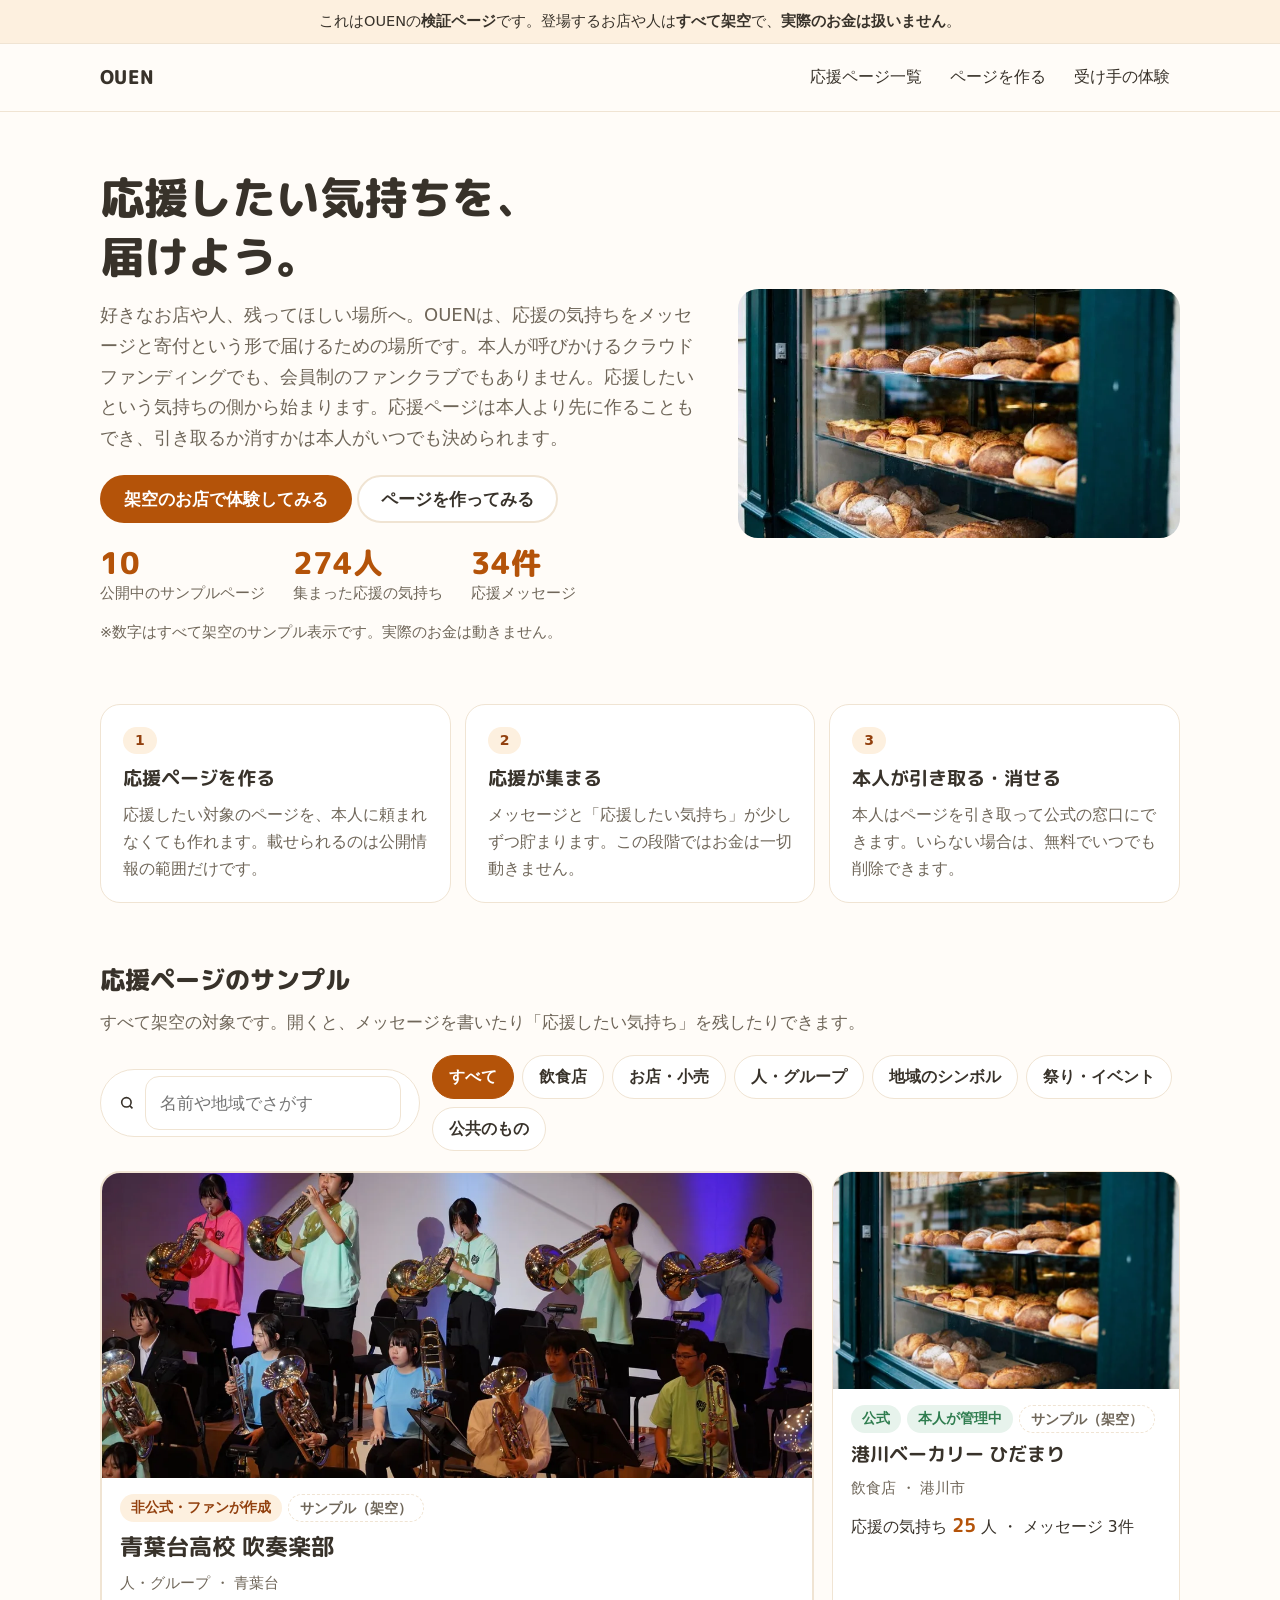
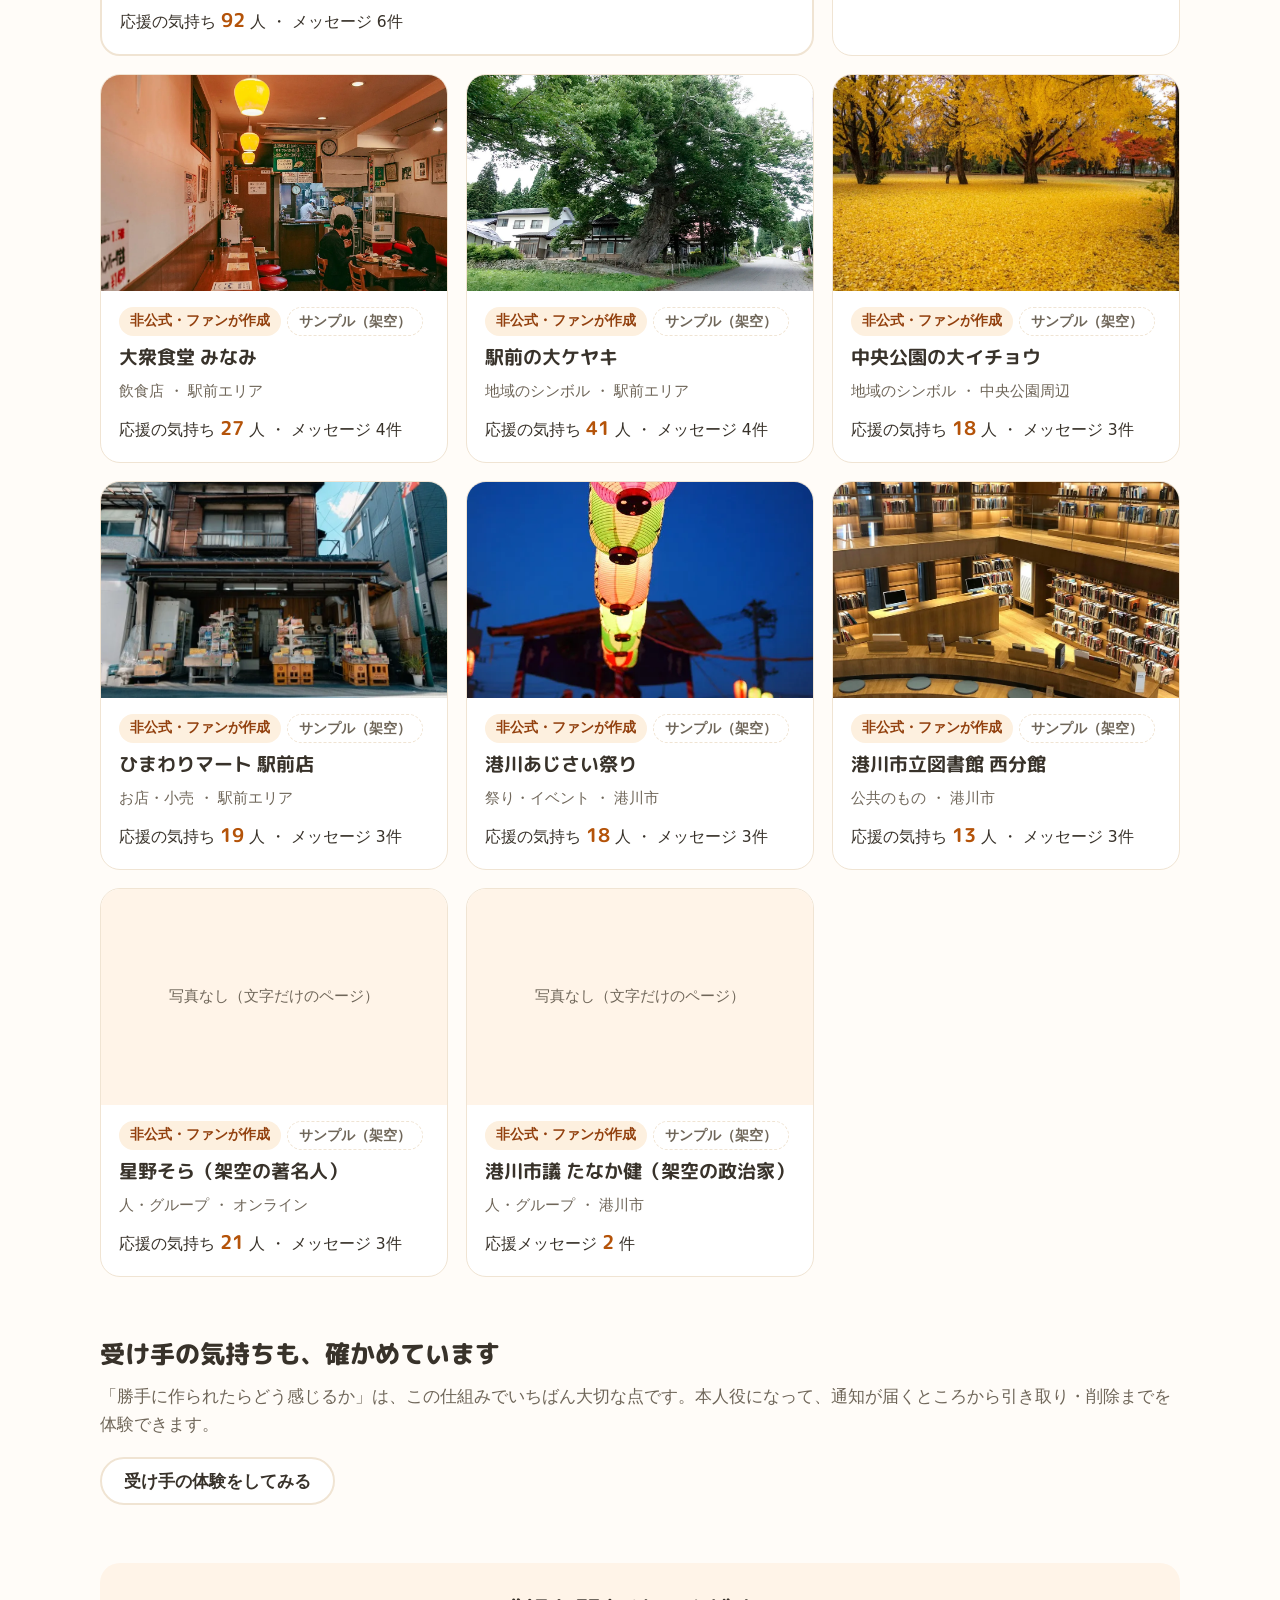
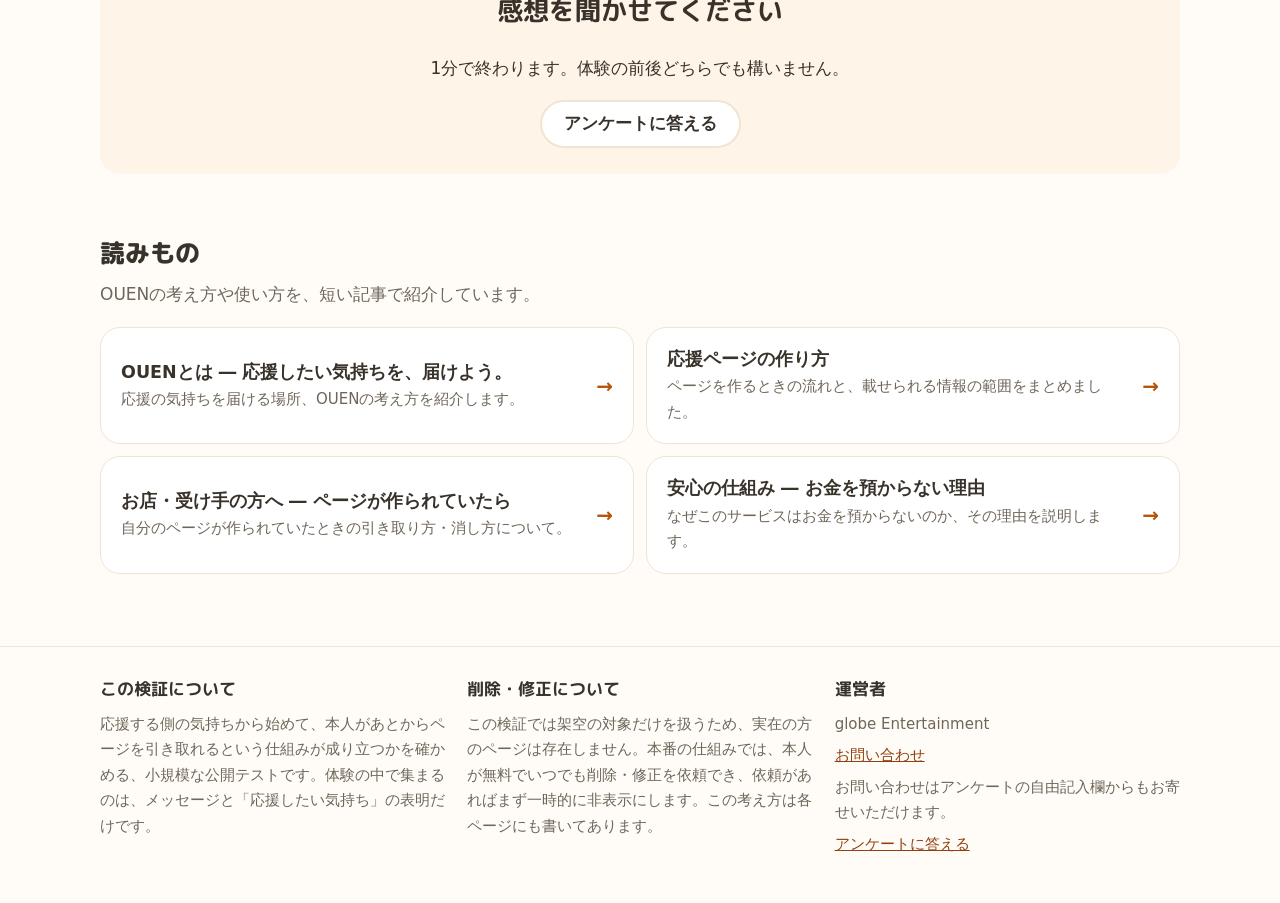
==== index.html @ 9b2d6318 "位置づけ変更：見出しと説明文を差し替え" ====
<!doctype html>
<html lang="ja">
<head>
<meta charset="utf-8" />
<meta name="viewport" content="width=device-width, initial-scale=1, viewport-fit=cover" />
<meta name="color-scheme" content="light dark" />
<title>OUEN｜応援したい気持ちを、届けよう。</title>
<meta name="description" content="OUENは、応援の気持ちをメッセージと寄付という形で届けるための場所です。本人が呼びかけるクラウドファンディングでも、会員制のファンクラブでもありません。これは検証ページです。登場するお店や人はすべて架空で、実際のお金は扱いません。" />
<link rel="canonical" href="https://ouen.globe-ent.com/" />
<meta property="og:type" content="website" />
<meta property="og:site_name" content="OUEN（検証中）" />
<meta property="og:title" content="OUEN｜応援したい気持ちを、届けよう。" />
<meta property="og:description" content="OUENは、応援の気持ちをメッセージと寄付という形で届けるための場所です。これは検証ページです。登場するお店や人はすべて架空で、実際のお金は扱いません。" />
<meta property="og:url" content="https://ouen.globe-ent.com/" />
<meta property="og:image" content="https://ouen.globe-ent.com/assets/photo-bakery.webp" />
<meta name="twitter:card" content="summary_large_image" />
<link rel="icon" href="data:image/svg+xml,%3Csvg xmlns='http://www.w3.org/2000/svg' viewBox='0 0 64 64'%3E%3Crect width='64' height='64' rx='16' fill='%23B45309'/%3E%3Cpath d='M32 50S14 38.6 14 26.4C14 19.9 19 15 25.2 15c3 0 5.4 1.3 6.8 3.4C33.4 16.3 35.8 15 38.8 15 45 15 50 19.9 50 26.4 50 38.6 32 50 32 50Z' fill='%23FFF7ED'/%3E%3C/svg%3E" />
<link rel="preconnect" href="https://fonts.googleapis.com" />
<link rel="preconnect" href="https://fonts.gstatic.com" crossorigin />
<link href="https://fonts.googleapis.com/css2?family=M+PLUS+Rounded+1c:wght@500;700;800&display=swap" rel="stylesheet" />
<style>
:root{
--bg:#FFFCF8; --surface:#FFFFFF; --soft:#FFF4E8; --soft2:#FDF0DF;
--ink:#38322A; --ink-soft:#6F6659; --line:#F0E4D3;
--accent:#B45309; --accent-strong:#92400E; --accent-ink:#FFFFFF;
--ok:#2F7D4F; --warn-bg:#FFF7E6; --warn-line:#EBD9A8; --warn-ink:#7A5B12;
--danger:#B3261E;
--radius:20px;
color-scheme: light;
}
@media (prefers-color-scheme: dark){
:root{
--bg:#1D1915; --surface:#292219; --soft:#33291C; --soft2:#3A2E1F;
--ink:#F3EBDF; --ink-soft:#C4B8A6; --line:#453827;
--accent:#E8933C; --accent-strong:#F2A65A; --accent-ink:#2A1B08;
--ok:#7FC79B; --warn-bg:#38300F; --warn-line:#6B5B23; --warn-ink:#EBD9A8;
--danger:#F08A80;
color-scheme: dark;
}
}
*{box-sizing:border-box}
html{scroll-behavior:smooth}
body{
margin:0; background:var(--bg); color:var(--ink);
font-family:"Hiragino Kaku Gothic ProN","Hiragino Sans","Noto Sans JP",system-ui,sans-serif;
font-size:17px; line-height:1.7; -webkit-text-size-adjust:100%;
}
h1,h2,h3,.rounded{font-family:"M PLUS Rounded 1c","Hiragino Maru Gothic ProN","Hiragino Kaku Gothic ProN",sans-serif}
img{max-width:100%; display:block}
a{color:var(--accent-strong)}
button{font:inherit; cursor:pointer}
.wrap{max-width:1120px; margin:0 auto; padding:0 20px}

/* 常時表示の開示バー */
.disclosure{
background:var(--soft2); color:var(--ink);
font-size:14.5px; line-height:1.6; text-align:center;
padding:10px 16px; border-bottom:1px solid var(--line);
}
.disclosure strong{font-weight:700}

/* ヘッダー */
.site-head{border-bottom:1px solid var(--line); background:var(--bg); position:sticky; top:0; z-index:40}
.site-head .wrap{display:flex; align-items:center; gap:16px; padding-top:12px; padding-bottom:12px}
.brand{font-family:"M PLUS Rounded 1c",sans-serif; font-weight:800; font-size:19px; color:var(--ink); text-decoration:none; letter-spacing:.02em; white-space:nowrap}
.brand .dot{color:var(--accent)}
.head-nav{margin-left:auto; display:flex; gap:8px; align-items:center; flex-wrap:wrap}
.head-nav a{color:var(--ink); text-decoration:none; font-size:15.5px; padding:8px 10px; border-radius:999px}
.head-nav a:hover{background:var(--soft)}

/* ボタン */
.btn{
display:inline-flex; align-items:center; justify-content:center; gap:8px;
min-height:48px; padding:10px 22px; border-radius:999px; border:2px solid transparent;
font-weight:700; font-size:16.5px; text-decoration:none; line-height:1.4; text-align:center;
}
.btn-primary{background:var(--accent); color:var(--accent-ink)}
.btn-primary:hover{background:var(--accent-strong)}
.btn-ghost{background:var(--surface); color:var(--ink); border-color:var(--line)}
.btn-ghost:hover{border-color:var(--accent); color:var(--accent-strong)}
.btn-small{min-height:44px; padding:6px 16px; font-size:15.5px}
.btn[disabled]{opacity:.45; cursor:not-allowed}

/* ヒーロー */
.hero{padding:40px 0 8px}
.hero h1{font-size:34px; line-height:1.35; margin:0 0 14px; font-weight:800}
.hero .lead{font-size:18px; color:var(--ink-soft); margin:0 0 22px; max-width:640px}
.hero-stats{display:flex; gap:28px; flex-wrap:wrap; margin:22px 0 6px}
.hero-stats .num{font-size:30px; font-weight:800; color:var(--accent); font-family:"M PLUS Rounded 1c",sans-serif; line-height:1.2}
.hero-stats .lbl{font-size:14.5px; color:var(--ink-soft)}
@media (min-width:860px){
.hero{padding:56px 0 16px}
.hero h1{font-size:44px}
.hero-grid{display:grid; grid-template-columns:1.15fr.85fr; gap:40px; align-items:center}
}

/* 3ステップ */
.steps{display:grid; gap:14px; margin:28px 0}
.step{background:var(--surface); border:1px solid var(--line); border-radius:var(--radius); padding:20px 22px}
.step .no{display:inline-block; background:var(--soft2); color:var(--accent-strong); font-weight:800; border-radius:999px; padding:2px 12px; font-size:14px; margin-bottom:8px}
.step h3{margin:0 0 6px; font-size:19px}
.step p{margin:0; color:var(--ink-soft); font-size:16px}
@media (min-width:860px){.steps{grid-template-columns:repeat(3,1fr)}}

section.block{padding:28px 0}
section.block h2{font-size:25px; margin:0 0 6px; font-weight:800}
section.block .sub{color:var(--ink-soft); margin:0 0 18px}

/* 検索・カテゴリ */
.toolbar{display:flex; flex-direction:column; gap:12px; margin-bottom:20px}
.searchbox{display:flex; align-items:center; gap:10px; background:var(--surface); border:1.5px solid var(--line); border-radius:999px; padding:6px 18px; min-height:52px}
.searchbox input{border:none; outline:none; background:transparent; font:inherit; color:var(--ink); width:100%}
.chips{display:flex; gap:8px; flex-wrap:wrap}
.chip{border:1.5px solid var(--line); background:var(--surface); color:var(--ink); border-radius:999px; padding:8px 16px; min-height:44px; font-size:15.5px; font-weight:700}
.chip[aria-pressed="true"]{background:var(--accent); border-color:var(--accent); color:var(--accent-ink)}
@media (min-width:860px){.toolbar{flex-direction:row; align-items:center}.searchbox{flex:0 0 320px}}

/* カード */
.cards{display:grid; gap:18px}
@media (min-width:700px){.cards{grid-template-columns:repeat(2,1fr)}}
@media (min-width:1020px){.cards{grid-template-columns:repeat(3,1fr)}}
.card{background:var(--surface); border:1px solid var(--line); border-radius:var(--radius); overflow:hidden; text-decoration:none; color:var(--ink); display:flex; flex-direction:column}
.card:hover{border-color:var(--accent)}
.card .ph{aspect-ratio:16/10; object-fit:cover; width:100%}
.card .ph-text{aspect-ratio:16/10; display:flex; align-items:center; justify-content:center; background:var(--soft); color:var(--ink-soft); font-size:15px; padding:16px; text-align:center}
.card .body{padding:16px 18px 18px; display:flex; flex-direction:column; gap:8px; flex:1}
.card h3{margin:0; font-size:19px; line-height:1.45}
.card .meta{font-size:14.5px; color:var(--ink-soft)}
.card .count{font-size:15.5px}
.card .count b{color:var(--accent); font-size:19px; font-family:"M PLUS Rounded 1c",sans-serif}
.card.featured{border-width:2px}
@media (min-width:1020px){
.card.featured{grid-column:span 2}
.card.featured .ph,.card.featured .ph-text{aspect-ratio:21/9}
.card.featured h3{font-size:23px}
}
.tagrow{display:flex; gap:6px; flex-wrap:wrap}
.tag{display:inline-block; font-size:13.5px; font-weight:700; border-radius:999px; padding:3px 11px; background:var(--soft); color:var(--ink-soft); line-height:1.5}
.tag.badge-fan{background:var(--soft2); color:var(--accent-strong)}
.tag.badge-ok{background:#E7F3EC; color:var(--ok)}
@media (prefers-color-scheme: dark){.tag.badge-ok{background:#1E3325}}
.tag.sample{background:transparent; border:1px dashed var(--line); color:var(--ink-soft)}

/* 詳細 */
.detail-head{padding:26px 0 0}
.detail-photo{border-radius:var(--radius); aspect-ratio:16/9; object-fit:cover; width:100%}
.detail-photo-text{border-radius:var(--radius); background:var(--soft); color:var(--ink-soft); padding:36px 24px; text-align:center}
.detail h1{font-size:29px; line-height:1.4; margin:14px 0 8px; font-weight:800}
@media (min-width:860px){.detail h1{font-size:34px}}
.detail-grid{display:grid; gap:28px; padding-bottom:40px}
@media (min-width:960px){
.detail-grid{grid-template-columns:1fr 360px; align-items:start}
.panel{position:sticky; top:84px}
}
.panel{background:var(--surface); border:2px solid var(--accent); border-radius:var(--radius); padding:22px}
.panel .big-count{font-size:34px; font-weight:800; color:var(--accent); font-family:"M PLUS Rounded 1c",sans-serif; line-height:1.2}
.panel h2{font-size:20px; margin:0 0 10px}
.panel .note{font-size:14.5px; color:var(--ink-soft)}
.facts{background:var(--surface); border:1px solid var(--line); border-radius:var(--radius); padding:20px 22px}
.facts h2,.msgs h2,.ownerposts h2{font-size:21px; margin:0 0 12px}
.facts li{margin-bottom:10px}
.facts .src{font-size:13.5px; color:var(--ink-soft)}
.msgs .msg{background:var(--soft); border-radius:16px; padding:14px 18px; margin-bottom:12px}
.msgs .msg .who{font-weight:700; font-size:15px; margin-bottom:2px}
.msgs .msg p{margin:0}
.ownerposts .post{background:var(--surface); border:1px solid var(--line); border-radius:16px; padding:16px 18px; margin-bottom:12px}
.ownerposts .post h3{margin:0 0 4px; font-size:17px}
.ownerposts .post p{margin:0; color:var(--ink-soft); font-size:16px}
.wall{display:flex; gap:8px; flex-wrap:wrap}
.wall span{background:var(--surface); border:1px solid var(--line); border-radius:999px; padding:4px 13px; font-size:14.5px}

/* フォーム */
.field{margin-bottom:18px}
.field label{display:block; font-weight:700; margin-bottom:6px}
.field .hint{font-size:14.5px; color:var(--ink-soft); margin:4px 0 0}
input[type="text"],input[type="number"],textarea,select{
width:100%; font:inherit; color:var(--ink); background:var(--surface);
border:1.5px solid var(--line); border-radius:14px; padding:12px 14px; min-height:48px;
}
textarea{min-height:110px; resize:vertical}
.amounts{display:flex; gap:8px; flex-wrap:wrap; margin-bottom:10px}
.amounts .amt{border:1.5px solid var(--line); background:var(--surface); color:var(--ink); border-radius:999px; padding:8px 18px; min-height:48px; font-weight:700}
.amounts .amt[aria-pressed="true"]{background:var(--accent); border-color:var(--accent); color:var(--accent-ink)}
.seg{display:flex; gap:8px; margin-bottom:14px}
.seg button{flex:1; border:1.5px solid var(--line); background:var(--surface); color:var(--ink); border-radius:14px; min-height:48px; font-weight:700; padding:8px}
.seg button[aria-pressed="true"]{background:var(--soft2); border-color:var(--accent); color:var(--accent-strong)}
.alert{border-radius:14px; padding:14px 18px; margin:14px 0; font-size:16px}
.alert-warn{background:var(--warn-bg); border:1px solid var(--warn-line); color:var(--warn-ink)}
.alert-ok{background:#EAF4EE; border:1px solid #BFE0CC; color:#20573A}
@media (prefers-color-scheme: dark){.alert-ok{background:#1E3325; border-color:#2F5B3D; color:#A9DDBB}}
.radio-card{display:block; border:1.5px solid var(--line); border-radius:14px; padding:14px 16px; margin-bottom:10px; background:var(--surface); cursor:pointer}
.radio-card input{margin-right:8px}
.radio-card.sel{border-color:var(--accent); background:var(--soft)}

/* スマホ下部固定バー */
.mobile-bar{
position:fixed; left:0; right:0; bottom:0; z-index:50;
background:var(--surface); border-top:1px solid var(--line);
display:flex; gap:10px; padding:10px 14px calc(10px + env(safe-area-inset-bottom));
}
.mobile-bar .btn{flex:1}
@media (min-width:960px){.mobile-bar{display:none}}
body.has-mobile-bar{padding-bottom:86px}
@media (min-width:960px){ body.has-mobile-bar{padding-bottom:0}}

/* ウィザード */
.wiz-steps{display:flex; gap:6px; flex-wrap:wrap; margin:18px 0 22px}
.wiz-steps span{font-size:14px; font-weight:700; border-radius:999px; padding:5px 13px; background:var(--soft); color:var(--ink-soft)}
.wiz-steps span.on{background:var(--accent); color:var(--accent-ink)}
.wiz-nav{display:flex; gap:10px; margin-top:22px; flex-wrap:wrap}

/* 受け手体験 */
.mock-mail{background:var(--surface); border:1px solid var(--line); border-radius:var(--radius); padding:22px}
.mock-mail .from{font-size:14.5px; color:var(--ink-soft); border-bottom:1px solid var(--line); padding-bottom:10px; margin-bottom:12px}

/* アンケート帯・フッター */
.survey-band{background:var(--soft); border-radius:var(--radius); padding:26px; text-align:center; margin:30px 0}
.survey-band h2{margin-top:0}
footer{border-top:1px solid var(--line); margin-top:44px; padding:28px 0 40px; color:var(--ink-soft); font-size:15px}
footer h2{font-size:17px; color:var(--ink); margin:0 0 8px}
footer p{margin:6px 0}
.foot-grid{display:grid; gap:22px}
@media (min-width:860px){.foot-grid{grid-template-columns:repeat(3,1fr)}}
.small{font-size:14.5px; color:var(--ink-soft)}
.center{text-align:center}
.mt{margin-top:20px}
.hidden{display:none!important}
.kit{background:var(--surface); border:1px solid var(--line); border-radius:var(--radius); padding:20px 22px}
.kit textarea{min-height:90px; font-size:15.5px}
.qr-note{font-size:14.5px; color:var(--ink-soft)}

/* 読みもの */
.reads{display:grid; gap:12px}
.read-item{display:flex; align-items:center; gap:14px; background:var(--surface); border:1px solid var(--line); border-radius:var(--radius); padding:18px 20px; text-decoration:none; color:var(--ink)}
.read-item:hover{border-color:var(--accent)}
.read-item .t{font-weight:700; font-size:17.5px; line-height:1.5}
.read-item .d{font-size:15px; color:var(--ink-soft); margin-top:2px}
.read-item .arr{margin-left:auto; color:var(--accent); font-weight:800; font-size:20px; flex:none}
@media (min-width:860px){.reads{grid-template-columns:repeat(2,1fr)}}
</style>
</head>
<body>
<div class="disclosure">これはOUENの<strong>検証ページ</strong>です。登場するお店や人は<strong>すべて架空</strong>で、<strong>実際のお金は扱いません</strong>。</div>

<header class="site-head">
<div class="wrap">
<a class="brand" href="#/">OUEN</a>
<nav class="head-nav">
<a href="#/">応援ページ一覧</a>
<a href="#/create">ページを作る</a>
<a href="#/recipient">受け手の体験</a>
</nav>
</div>
</header>

<main id="app" class="wrap"></main>

<footer>
<div class="wrap foot-grid">
<div>
<h2>この検証について</h2>
<p>応援する側の気持ちから始めて、本人があとからページを引き取れるという仕組みが成り立つかを確かめる、小規模な公開テストです。体験の中で集まるのは、メッセージと「応援したい気持ち」の表明だけです。</p>
</div>
<div>
<h2>削除・修正について</h2>
<p>この検証では架空の対象だけを扱うため、実在の方のページは存在しません。本番の仕組みでは、本人が無料でいつでも削除・修正を依頼でき、依頼があればまず一時的に非表示にします。この考え方は各ページにも書いてあります。</p>
</div>
<div>
<h2>運営者</h2>
<p>globe Entertainment</p>
<p><a href="https://docs.google.com/forms/d/e/1FAIpQLScXR3pevi-kSNY3F0o4tdRBYdQeOaUezM6FB2S7_Kya7BMilw/viewform" target="_blank" rel="noopener">お問い合わせ</a></p>
<p>お問い合わせはアンケートの自由記入欄からもお寄せいただけます。</p>
<p><a href="https://docs.google.com/forms/d/e/1FAIpQLSfyrI0xlNw-6og42IfKpYyGE5YDRkhZcs0p3qMqqOJnfvwfFw/viewform" target="_blank" rel="noopener" data-survey>アンケートに答える</a></p>
</div>
</div>
</footer>

<script>
"use strict";
/* ============================================================
計測（Stage B1）
送信先は MEASUREMENT_ENDPOINT で一元管理する。
空文字の間は送信せず、localStorage にバッファだけする。
公開前に Apps Script 等の受け口 URL をここへ設定すること。
イベントには個人を特定しないランダムな session 識別子だけを付ける。
サンプルの初期表示（シード済みの人数・件数）はイベントとして数えない。
============================================================ */
var MEASUREMENT_ENDPOINT = "https://script.google.com/macros/s/AKfycbyGth399MSI7qouZ6z51zYUPj_WTnUEdXwdd9OKr2L4zk-JMleOtIULpBYjKv9LTA9HtA/exec";
var SESSION_ID = (function(){
var k = "ouen_b1_session";
try{
var v = sessionStorage.getItem(k);
if(!v){ v = "s-" + Math.random().toString(36).slice(2,10) + Date.now().toString(36); sessionStorage.setItem(k, v);}
return v;
}catch(e){ return "s-" + Math.random().toString(36).slice(2,10);}
})();
function trackEvent(event, detail){
var payload = { event: event, detail: detail || {}, session: SESSION_ID, ts: new Date().toISOString(), page: location.hash || "#/"};
if(MEASUREMENT_ENDPOINT){
try{
fetch(MEASUREMENT_ENDPOINT, { method:"POST", headers:{"Content-Type":"text/plain;charset=UTF-8"}, body: JSON.stringify(payload), keepalive:true}).catch(function(){});
}catch(e){}
} else {
try{
var buf = JSON.parse(localStorage.getItem("ouen_b1_events") || "[]");
buf.push(payload);
if(buf.length > 500) buf = buf.slice(-500);
localStorage.setItem("ouen_b1_events", JSON.stringify(buf));
}catch(e){}
}
}

var SURVEY_URL = "https://docs.google.com/forms/d/e/1FAIpQLSfyrI0xlNw-6og42IfKpYyGE5YDRkhZcs0p3qMqqOJnfvwfFw/viewform";

/* ---------- サンプルデータ（すべて架空・サンプル明示） ---------- */
var CATEGORIES = [
{id:"all", label:"すべて"},
{id:"restaurant", label:"飲食店"},
{id:"store", label:"お店・小売"},
{id:"person", label:"人・グループ"},
{id:"symbol", label:"地域のシンボル"},
{id:"event", label:"祭り・イベント"},
{id:"public", label:"公共のもの"}
];
function catLabel(id){ for(var i=0;i<CATEGORIES.length;i++) if(CATEGORIES[i].id===id) return CATEGORIES[i].label; return "その他";}

var PAGES = [
{
id:"bakery", name:"港川ベーカリー ひだまり", category:"restaurant", region:"港川市",
photo:"[data-uri]", photoAlt:"パンが並ぶ小さなベーカリーの店内", photoStatus:"verified",
claimed:true, official:true, program:"regular",
intro:"駅前で25年続く小さなパン屋（架空のお店）。",
reason:"駅前の小さなパン屋さんです。ずっと続いてほしいと思い作りました。",
supporters:25, recurring:6, shares:11,
facts:[
{text:"創業25年。焼きたてパンは朝7時から並ぶことが公表されている", src:"架空のお店の公式ページ（サンプル）"},
{text:"地元の小学校の給食パンも焼いていることが公表されている", src:"架空の自治体広報誌の紹介記事（サンプル）"}
],
messages:[
{who:"通学路の母", body:"子どもの通学路にあるパン屋さん。毎朝の匂いが幸せです。"},
{who:"常連の学生", body:"部活帰りのメロンパンが最高です。これからも通います！"},
{who:"近所の住人", body:"公式の窓口になってくれて嬉しいです。お知らせがここで見られるのが助かります。"}
],
wall:["通学路の母","常連の学生","近所の住人"],
ownerPosts:[
{title:"このページを公式の窓口にしました", body:"店主です。このページを引き取り、公式の窓口にしました。メッセージは全部読んでいます。ありがとうございます。（架空のサンプル）"},
{title:"新しい窯が入りました", body:"応援のおかげで新しい窯が入りました。朝の行列も少し短くなりました。（架空のサンプル）"},
{title:"応援メッセージへのお礼", body:"温かいメッセージをありがとうございます。お店の壁にも貼らせてもらいました。（架空のサンプル）"}
]
},
{
id:"brass", name:"青葉台高校 吹奏楽部", category:"person", region:"青葉台", featured:true,
photo:"[data-uri]", photoAlt:"ステージで演奏する吹奏楽部", photoStatus:"verified",
claimed:false, official:false,
intro:"テレビで話題になった高校の吹奏楽部（架空）。創部40年、部員32名。",
reason:"テレビで演奏を聴いて感動しました。楽器の修繕費が足りないと聞き、作りました。",
supporters:92, shares:23,
facts:[
{text:"創部40年、部員32名の高校吹奏楽部", src:"架空の学校公式サイト「部活動紹介」ページ（サンプル）"},
{text:"全国放送の音楽特番で演奏が紹介され、話題になった", src:"架空の音楽特番 番組公式ページ（サンプル）"},
{text:"楽器の修繕と全国大会への遠征費が課題とされている", src:"架空の地域ニュース記事（サンプル）"}
],
messages:[
{who:"みかん星人", body:"テレビで演奏を聴いて鳥肌が立ちました。全国大会、絶対に行けます！"},
{who:"通りすがりのOB", body:"30年前のOBです。今の部の音、すごく良くなっていますね。誇らしいです。"},
{who:"近所の住人", body:"練習の音が聞こえるたびに元気をもらっています。いつもありがとう。"},
{who:"さくら", body:"フルートのソロが最高でした。文化祭で聴いてからファンです。"},
{who:"たろう", body:"楽器って本当に高いんですよね。少しでも力になれる仕組みがあったら嬉しいです。"},
{who:"他校の音楽教師", body:"他校の教員ですが、あの演奏は生徒たちにも聴かせたい完成度でした。"}
],
wall:["みかん星人","通りすがりのOB","近所の住人","さくら","たろう","他校の音楽教師"]
},
{
id:"minami", name:"大衆食堂 みなみ", category:"restaurant", region:"駅前エリア",
photo:"[data-uri]", photoAlt:"大衆食堂の店内と定食", photoStatus:"unconfirmed",
claimed:false, official:false, program:"regular",
intro:"駅前で40年続く大衆食堂（架空のお店）。",
reason:"学生時代から通う大衆食堂です。ずっと続いてほしいと思い作りました。",
supporters:27, recurring:8, shares:6,
facts:[
{text:"創業40年。定食は全品800円均一であることが公表されている", src:"架空のお店の公式メニュー表（サンプル）"},
{text:"地元紙の「まちの食堂」特集で紹介された", src:"架空の地元紙 特集記事（サンプル）"}
],
messages:[
{who:"常連のおじさん", body:"週3で通っています。ここの味噌汁が一番落ち着く。"},
{who:"近所の学生", body:"バイト前にいつもお世話になっています。大盛り無料に何度救われたか。"},
{who:"OLランチ組", body:"ランチの回転が速くて助かります。女将さんの声かけも元気が出ます。"},
{who:"帰省中の娘", body:"帰省したら必ず行く場所。子どもの頃と味が変わらないのが嬉しい。"}
],
wall:["常連のおじさん","近所の学生"]
},
{
id:"keyaki", name:"駅前の大ケヤキ", category:"symbol", region:"駅前エリア", privateSymbol:true,
photo:"[data-uri]", photoAlt:"駅前の通りに立つ大きなケヤキ", photoStatus:"verified",
claimed:false, official:false,
intro:"駅前通りにある大きなケヤキ（架空の木）。私有地にある地域のシンボルです。場所は市区町村までだけを表示します。",
reason:"子どもの頃から見上げてきた木です。残ってほしいと思い作りました。",
supporters:41, shares:9,
facts:[
{text:"推定樹齢約120年とされるケヤキで、駅前通りの景観の中心になっている", src:"架空の自治体広報誌の特集記事（サンプル）"},
{text:"地域の散策マップに「まちのシンボルツリー」として掲載されている", src:"架空の自治体 散策マップ（サンプル）"}
],
messages:[
{who:"駅前の住人", body:"毎朝この木を見上げてから出勤します。一日の始まりの景色です。"},
{who:"帰省中の息子", body:"帰省するたびに、まずこの木が無事か確認します。故郷の目印です。"},
{who:"近所の母さん", body:"子どもが小さい頃、木陰で何度も休ませてもらいました。ありがとう、という気持ちだけ置いていきます。"},
{who:"タクシー運転手", body:"駅の待ち合わせは「大ケヤキの前」。地元の共通言語みたいな木です。"}
],
wall:["駅前の住人","帰省中の息子"]
},
{
id:"ginkgo", name:"中央公園の大イチョウ", category:"symbol", region:"中央公園周辺",
photo:"[data-uri]", photoAlt:"黄葉した大きなイチョウの木", photoStatus:"verified",
claimed:false, official:false, program:"maintenance",
intro:"自治体が管理する公園の大イチョウ（架空の木）。",
reason:"秋の黄葉が名物の木です。台風で枝が折れ、心配で作りました。",
supporters:18, recurring:5, shares:5,
facts:[
{text:"推定樹齢150年。自治体の保存樹木に指定されている", src:"架空の自治体 保存樹木リスト（サンプル）"},
{text:"昨年の台風で大枝が1本折れたことが公表されている", src:"架空の自治体 広報（サンプル）"}
],
messages:[
{who:"公園の近くに住む者", body:"毎朝、体操の前に見上げます。まちの時計みたいな木です。"},
{who:"黄葉まつり実行委員", body:"秋まつりの中心はいつもこの木。長く元気でいてほしい。"},
{who:"写真サークル", body:"黄葉のピークは毎年撮影に来ます。枝が折れたと聞いて心配していました。"}
],
wall:["公園の近くに住む者"]
},
{
id:"mart", name:"ひまわりマート 駅前店", category:"store", region:"駅前エリア",
photo:"[data-uri]", photoAlt:"駅前の小さなコンビニの店内", photoStatus:"unconfirmed",
claimed:false, official:false,
intro:"駅前の小さなコンビニ（架空のお店）。",
reason:"夜遅く帰る日も、この店の明かりにほっとします。残ってほしいと思い作りました。",
supporters:19, shares:4,
facts:[
{text:"早朝5時から深夜0時まで営業していることが公表されている", src:"架空のお店の公式ページ（サンプル）"},
{text:"地域の見守り協定に参加していることが公表されている", src:"架空の自治体 見守り協定の公表ページ（サンプル）"}
],
messages:[
{who:"夜勤明けの看護師", body:"夜勤明けに温かいおにぎりが買える場所。いつも助かっています。"},
{who:"近所のおばあちゃん", body:"重い荷物を持つと、店員さんが声をかけてくれます。ありがたいです。"},
{who:"受験生の母", body:"子どもの帰り道の明かりになっています。ずっとあってほしい。"}
],
wall:["夜勤明けの看護師"]
},
{
id:"festival", name:"港川あじさい祭り", category:"event", region:"港川市",
photo:"[data-uri]", photoAlt:"あじさいが咲く祭りの通り", photoStatus:"verified",
claimed:false, official:false,
intro:"毎年6月に開かれる地域の祭り（架空のイベント）。",
reason:"子どもの頃から楽しみにしてきた祭りです。続いてほしいと思い作りました。",
supporters:18, shares:7,
facts:[
{text:"40年以上続く地域の祭りで、毎年6月に開催されている", src:"架空の観光協会 イベント紹介ページ（サンプル）"},
{text:"運営は商店街と住民有志の実行委員会が行っている", src:"架空の実行委員会 公式ページ（サンプル）"}
],
messages:[
{who:"屋台の常連", body:"毎年この祭りの焼きそばを食べないと夏が始まりません。"},
{who:"山車の曳き手OB", body:"若い担い手が増えるなら、できることは手伝います。"},
{who:"引っ越してきた家族", body:"この町に越してきて初めて参加しました。地域に馴染むきっかけになりました。"}
],
wall:["屋台の常連"]
},
{
id:"library", name:"港川市立図書館 西分館", category:"public", region:"港川市",
photo:"[data-uri]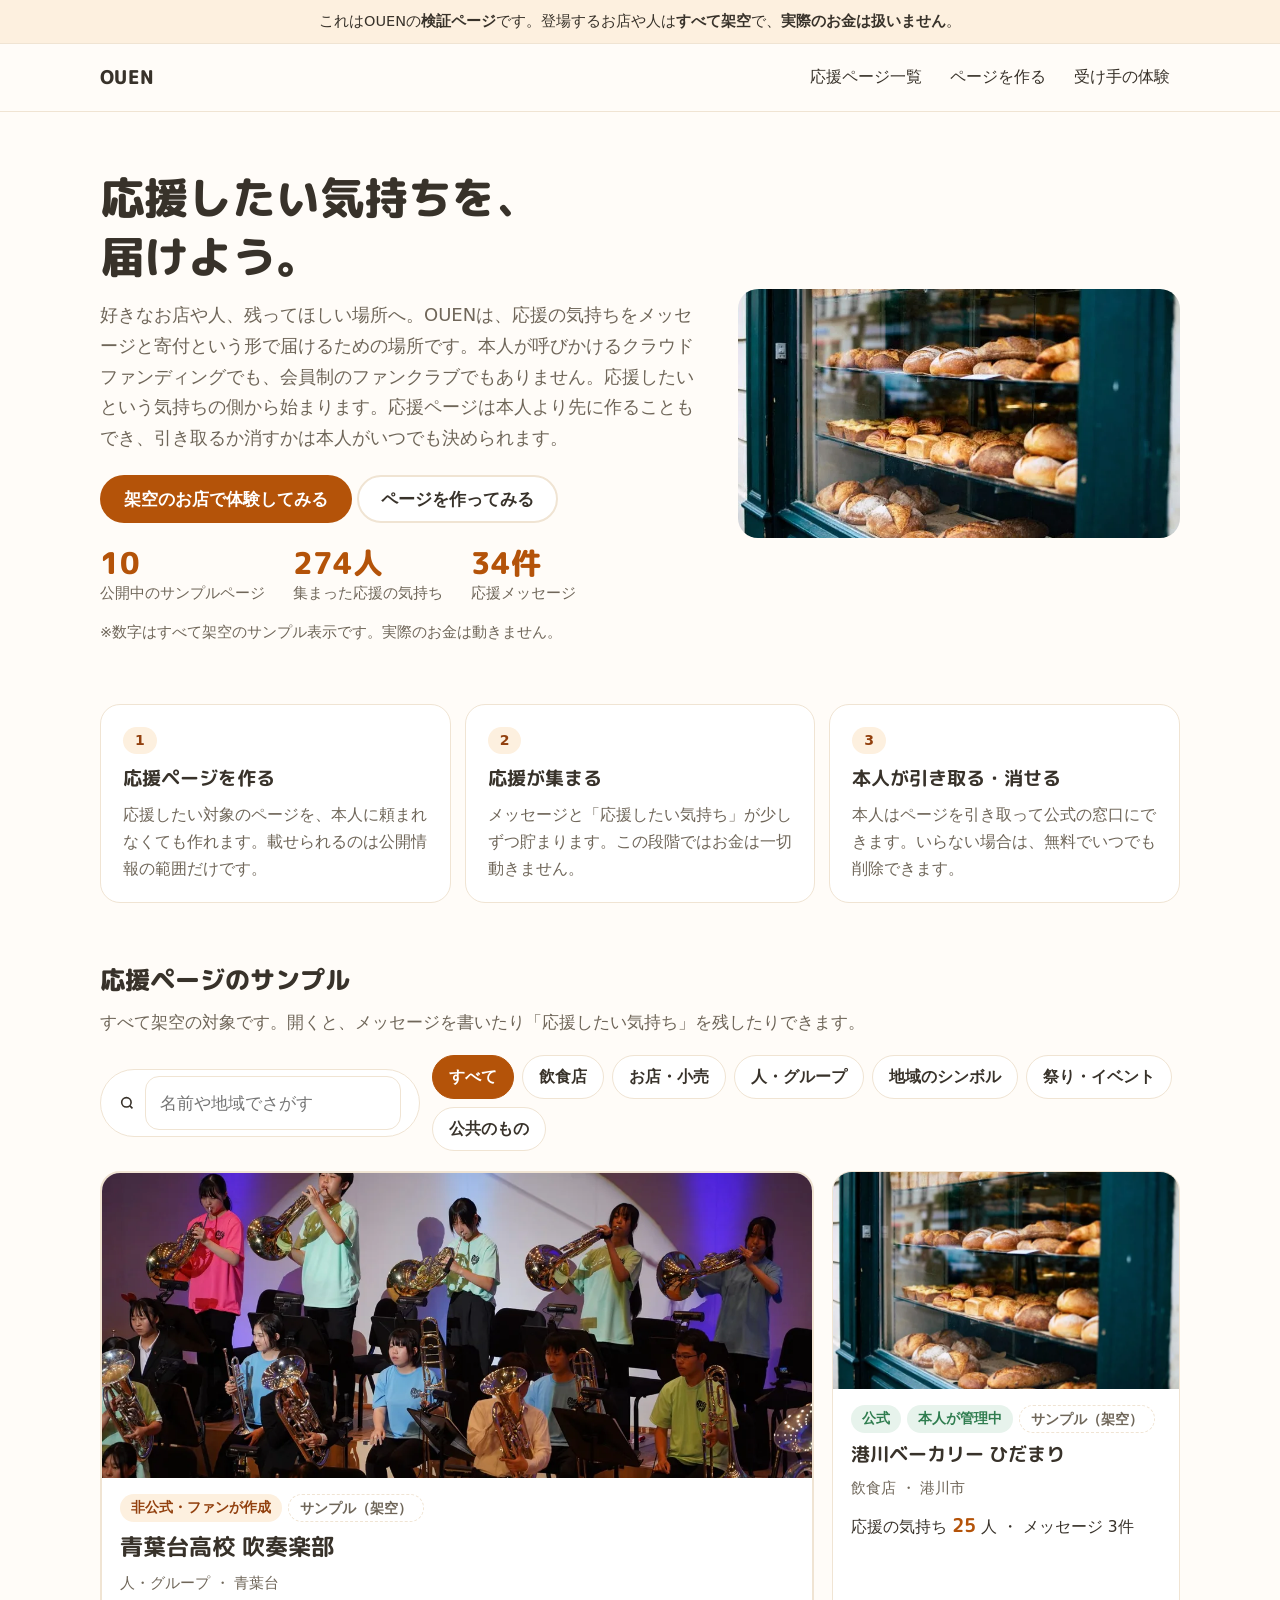
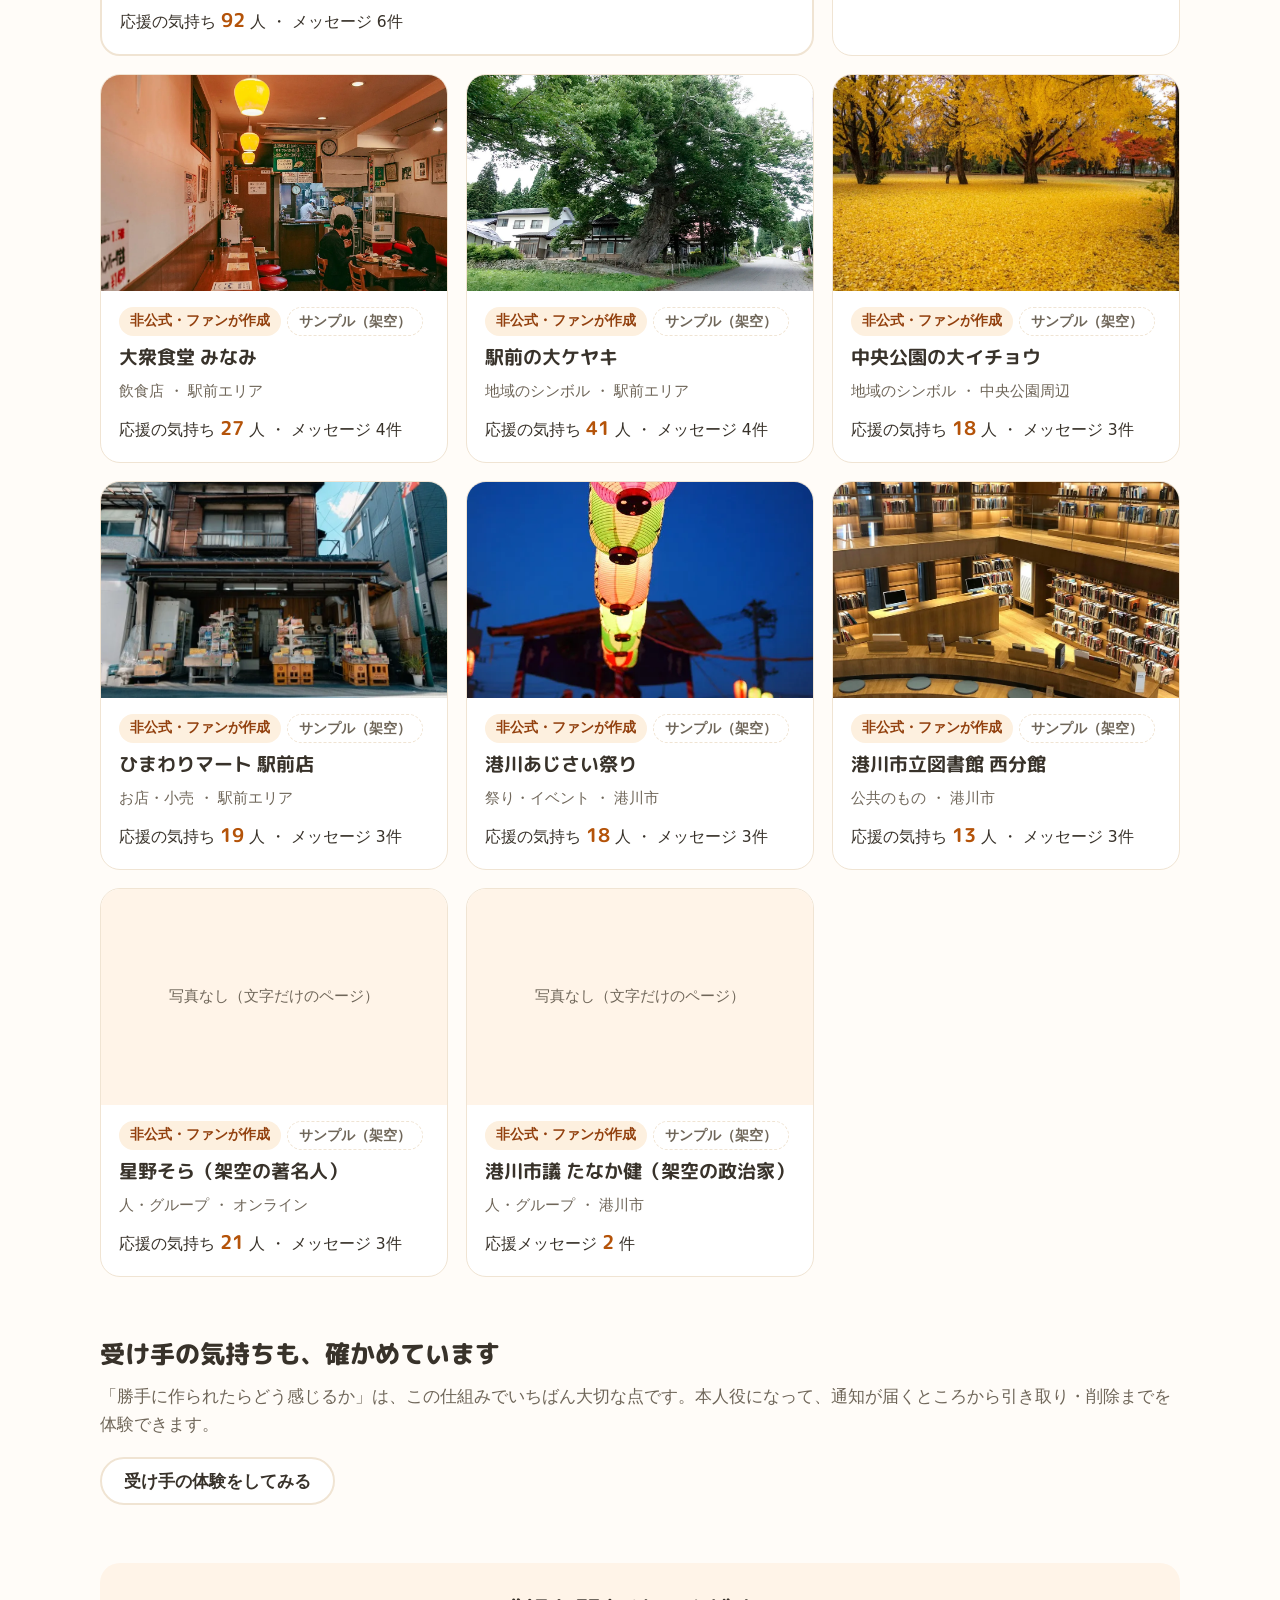
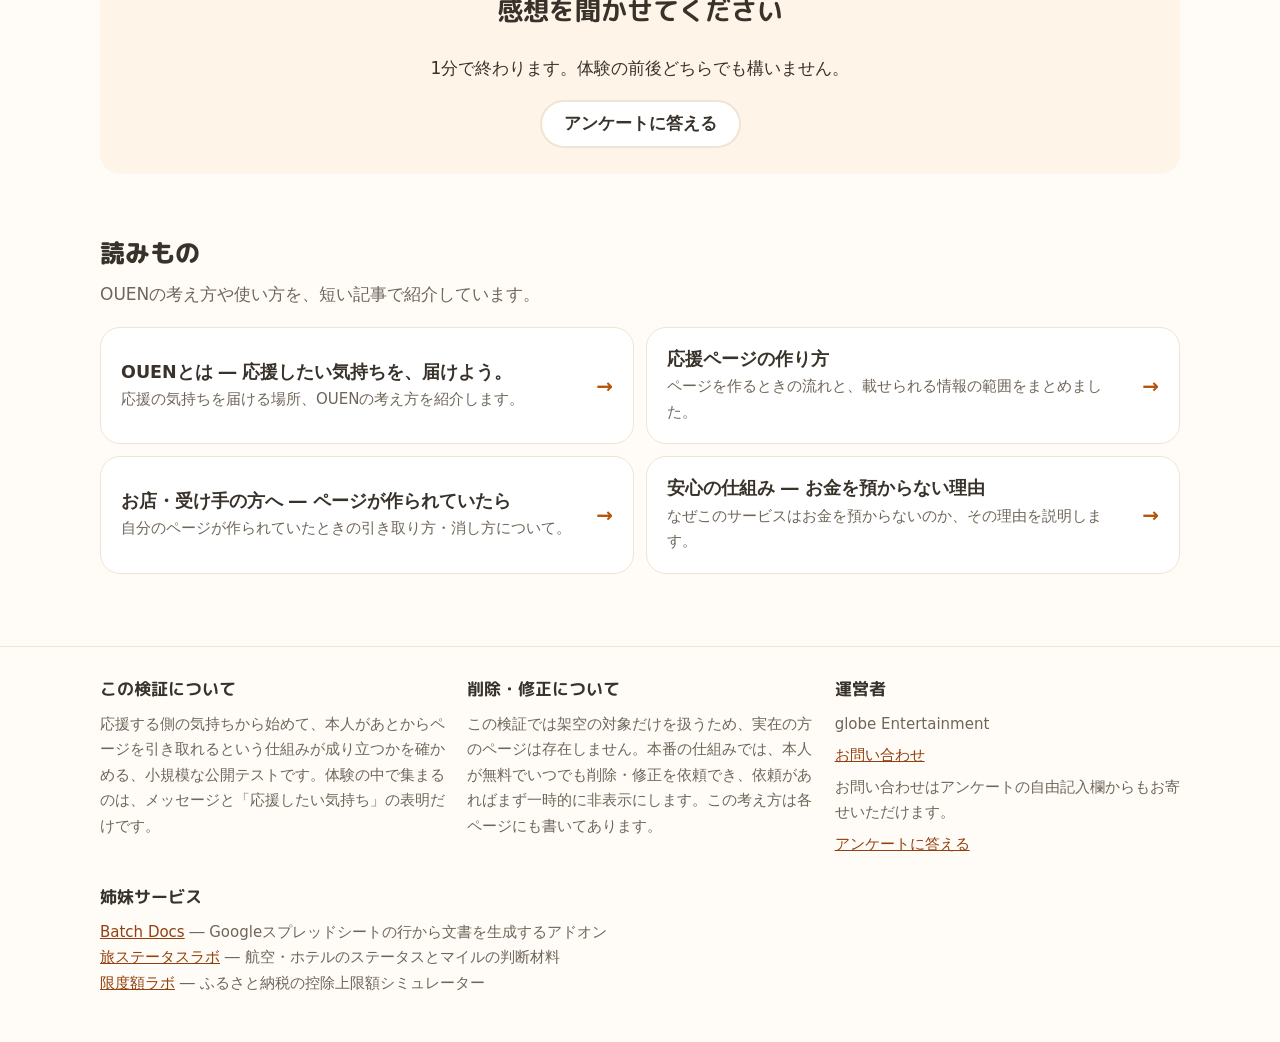
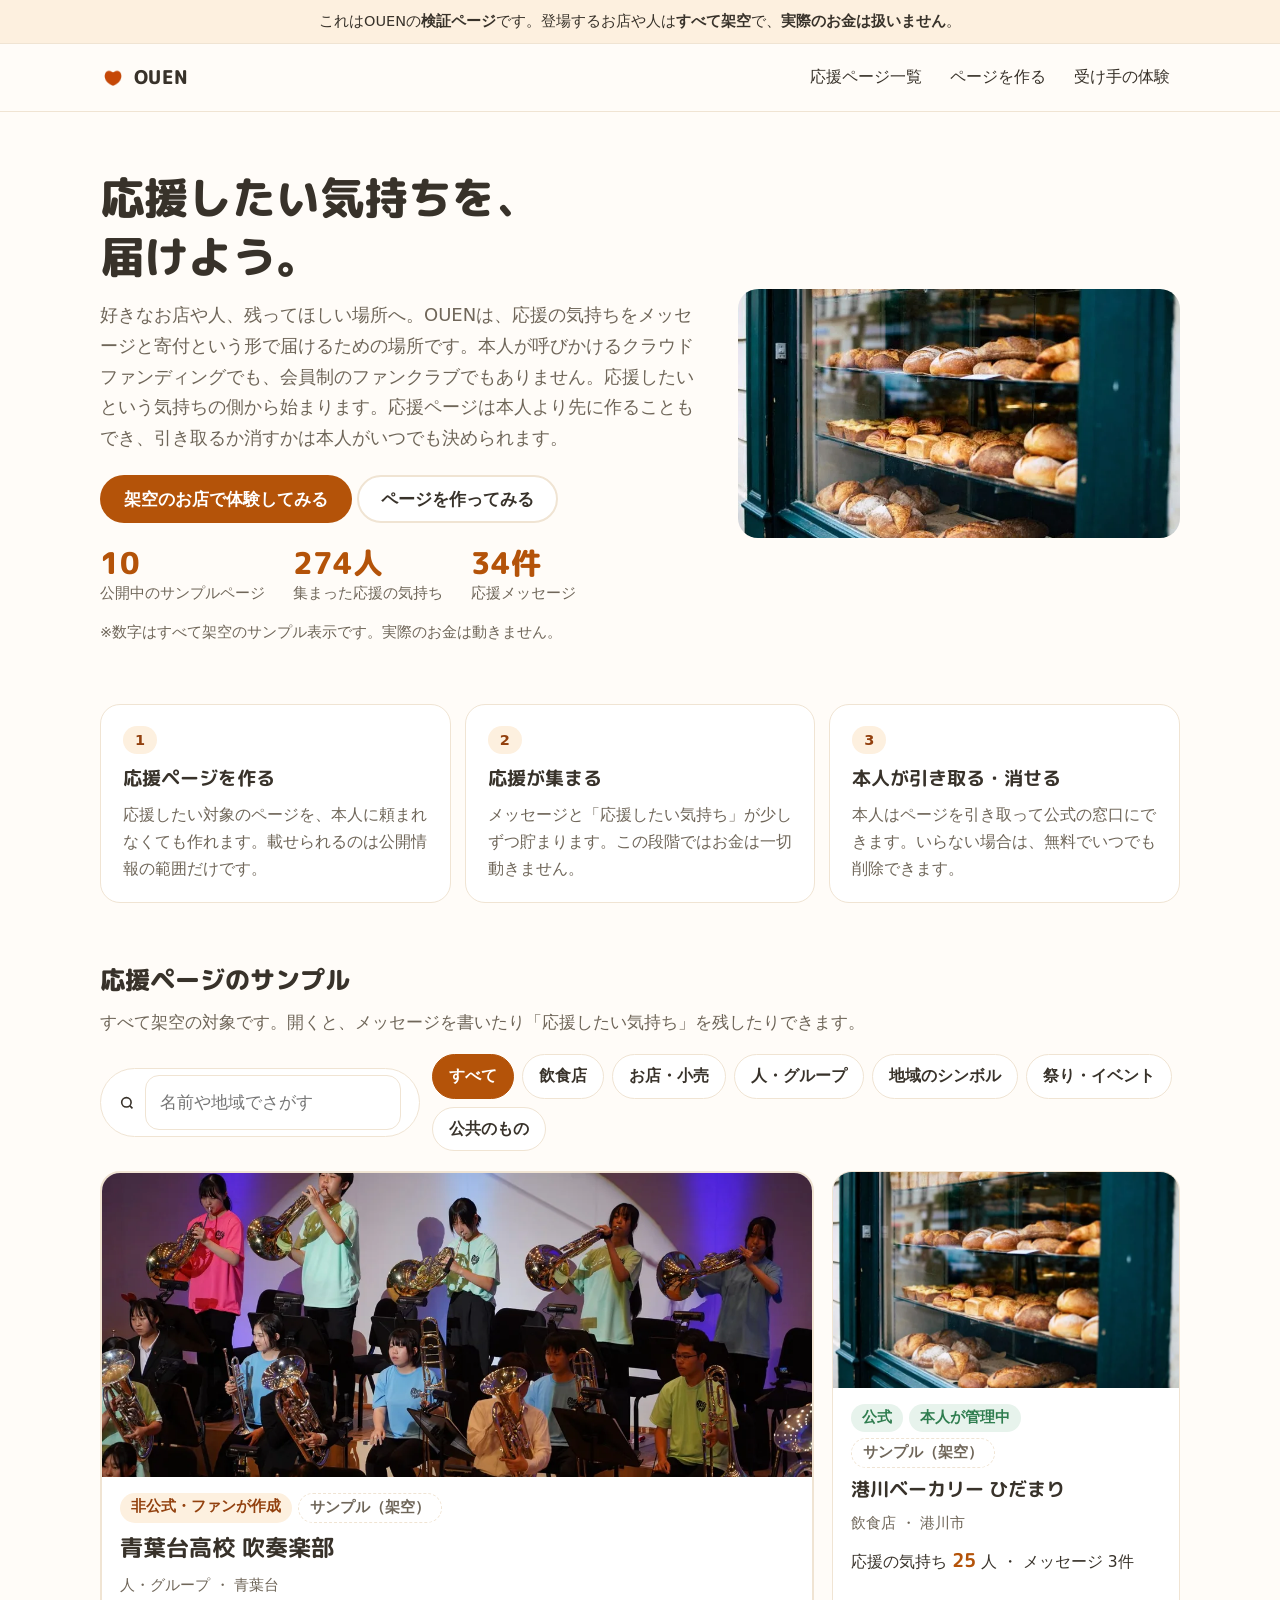
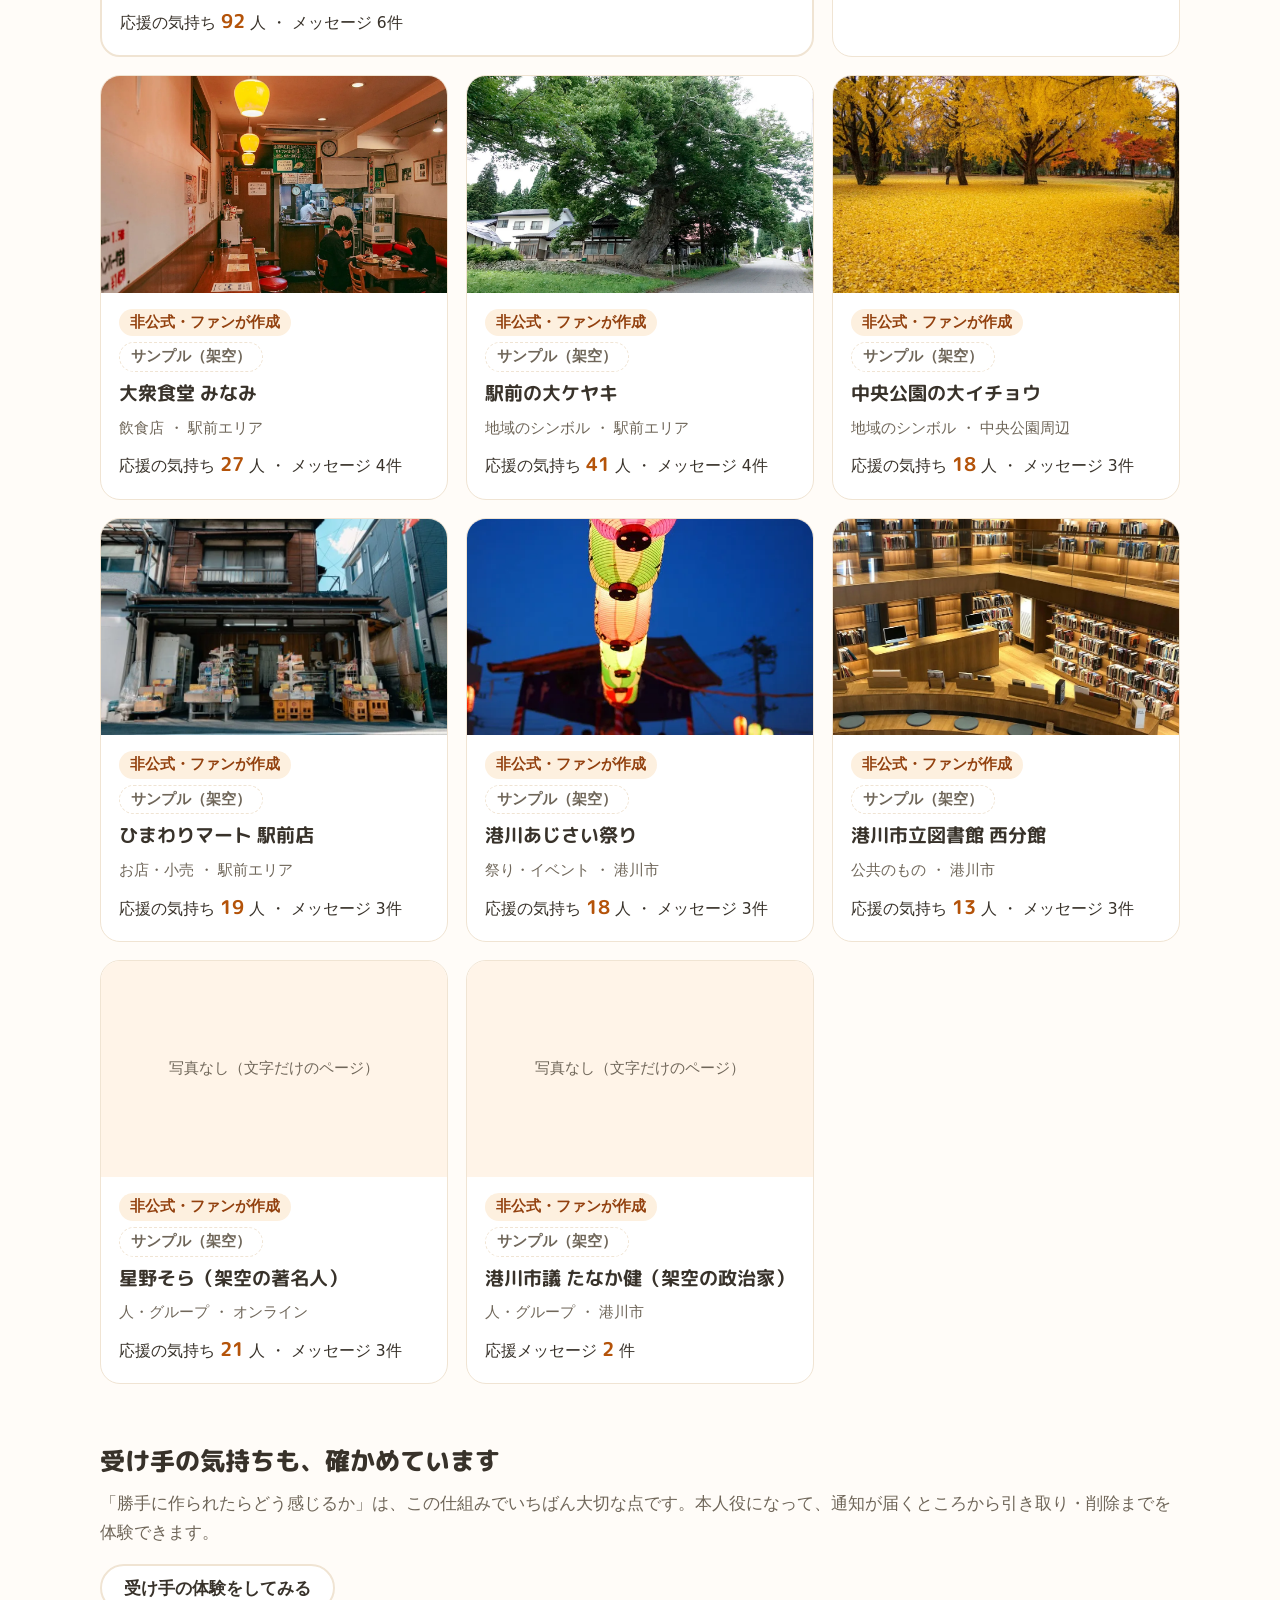
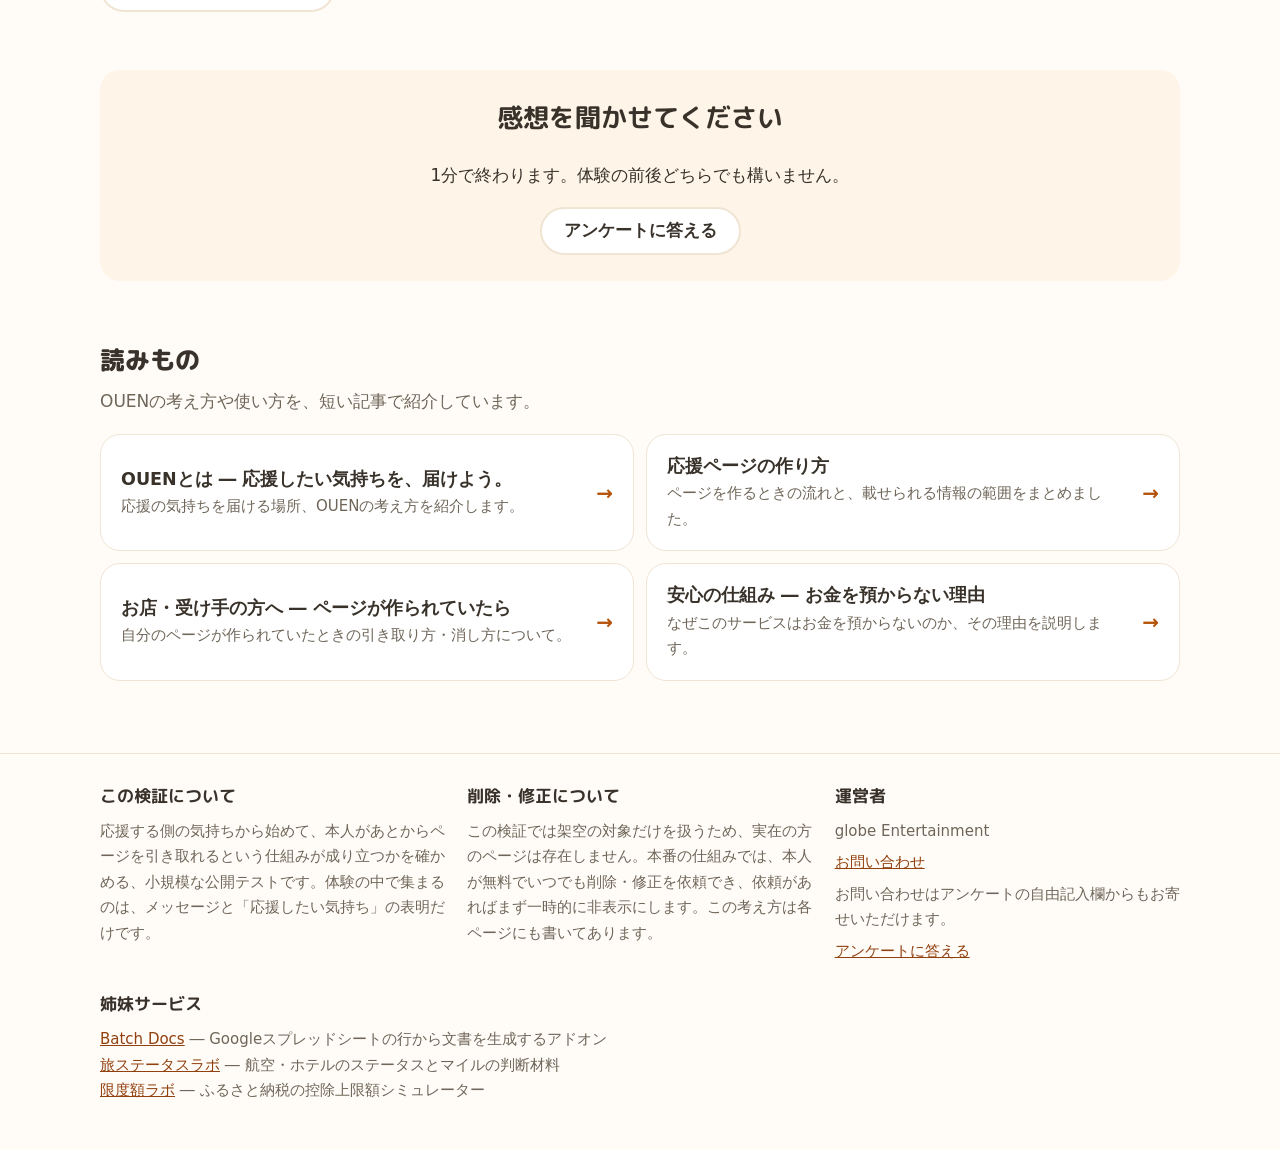
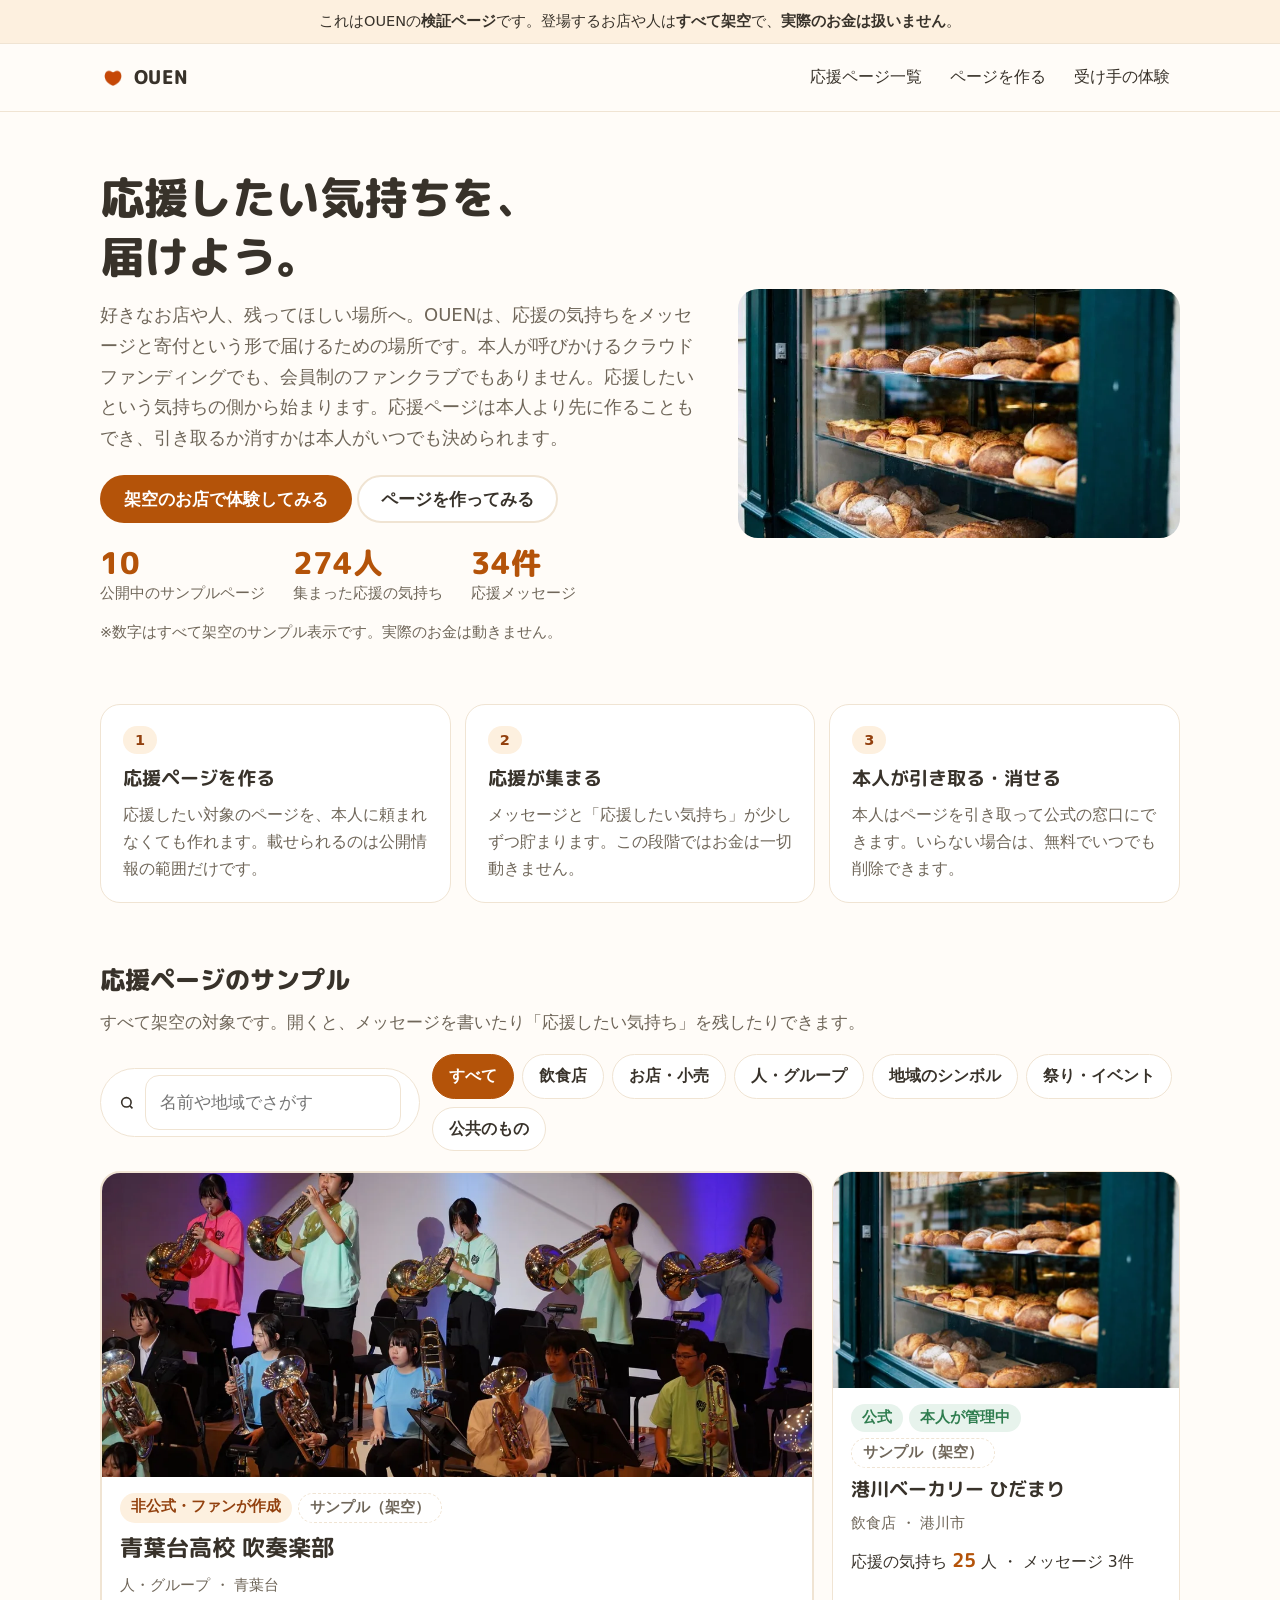
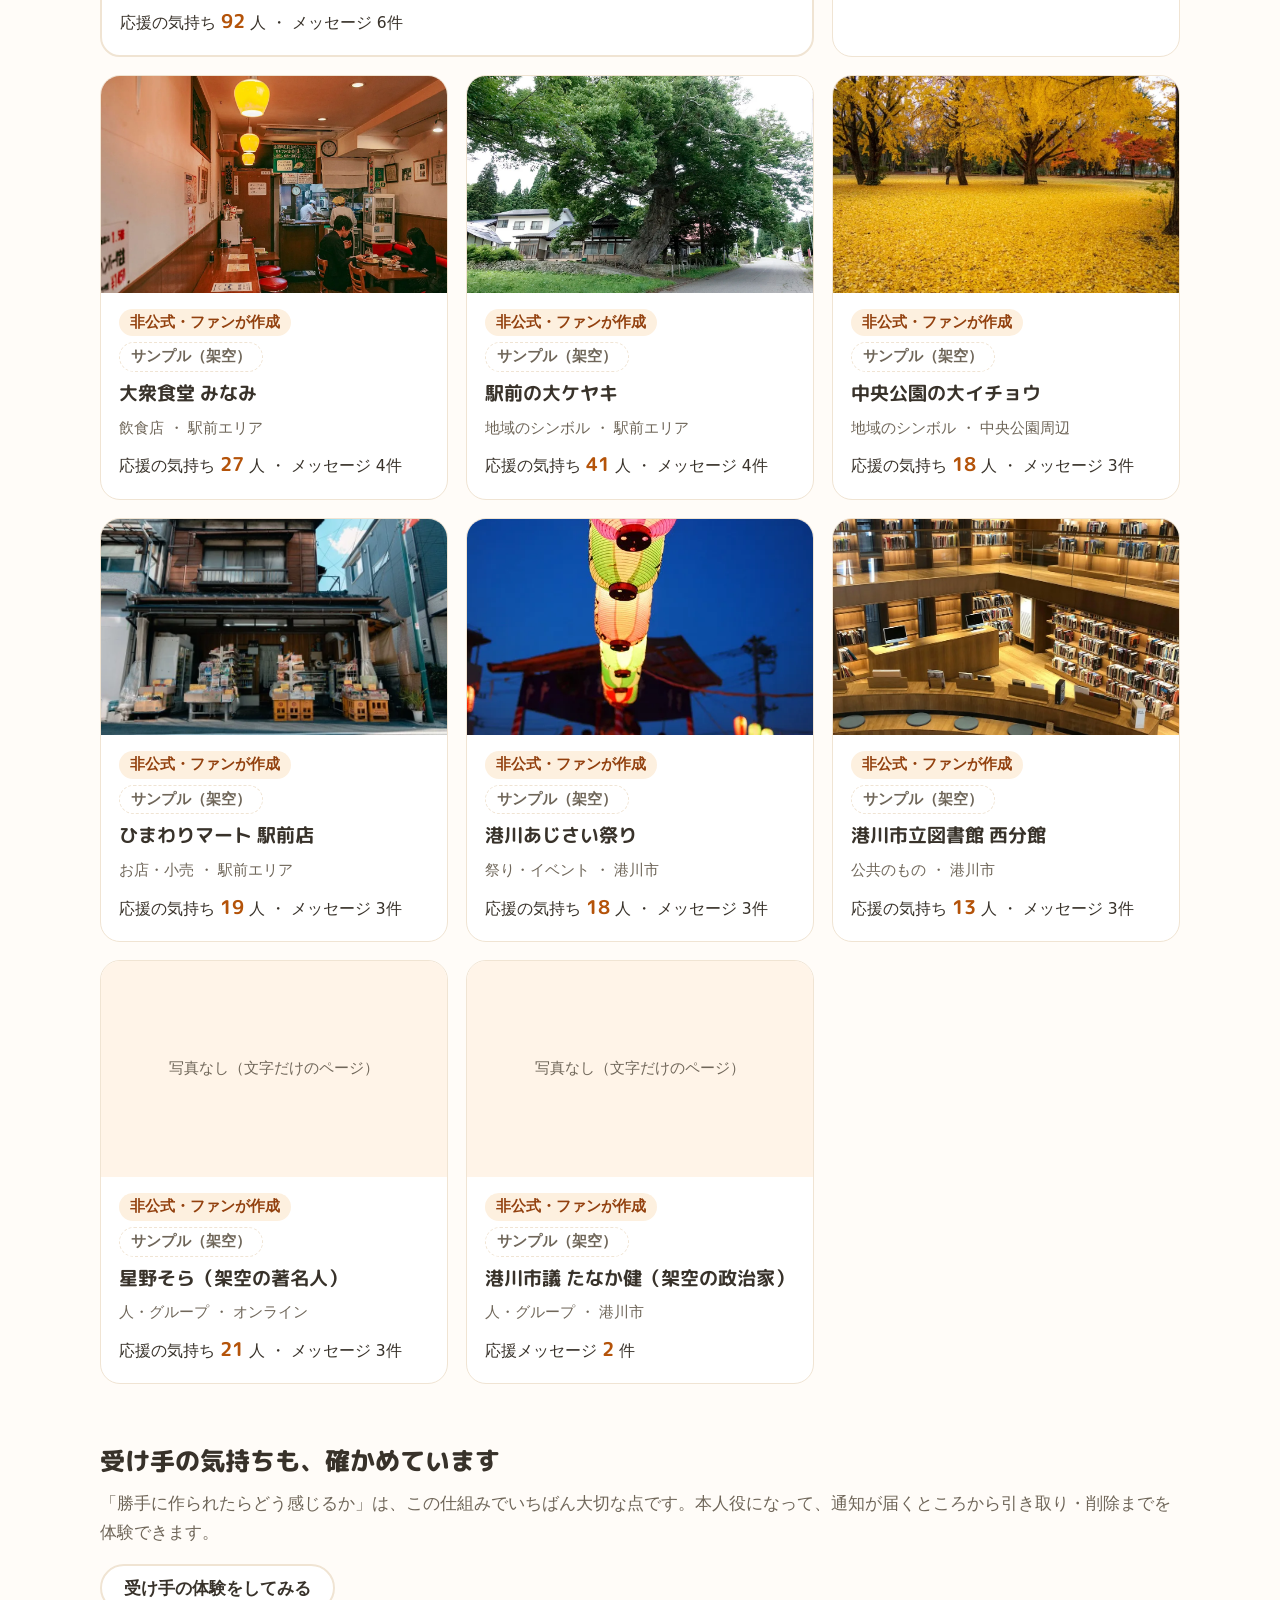
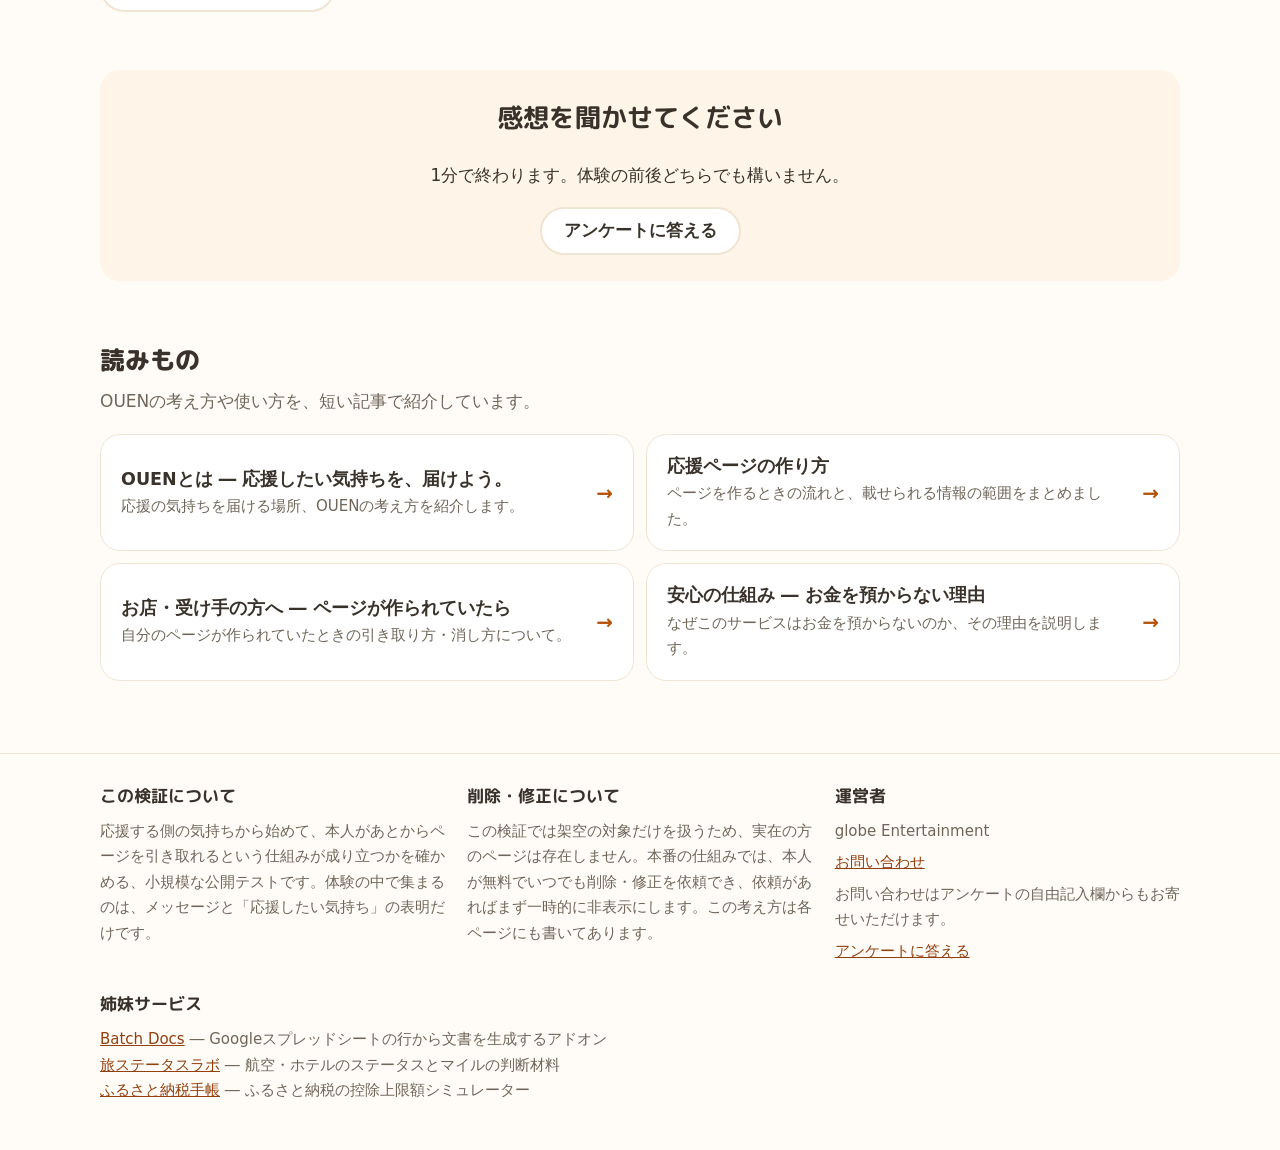
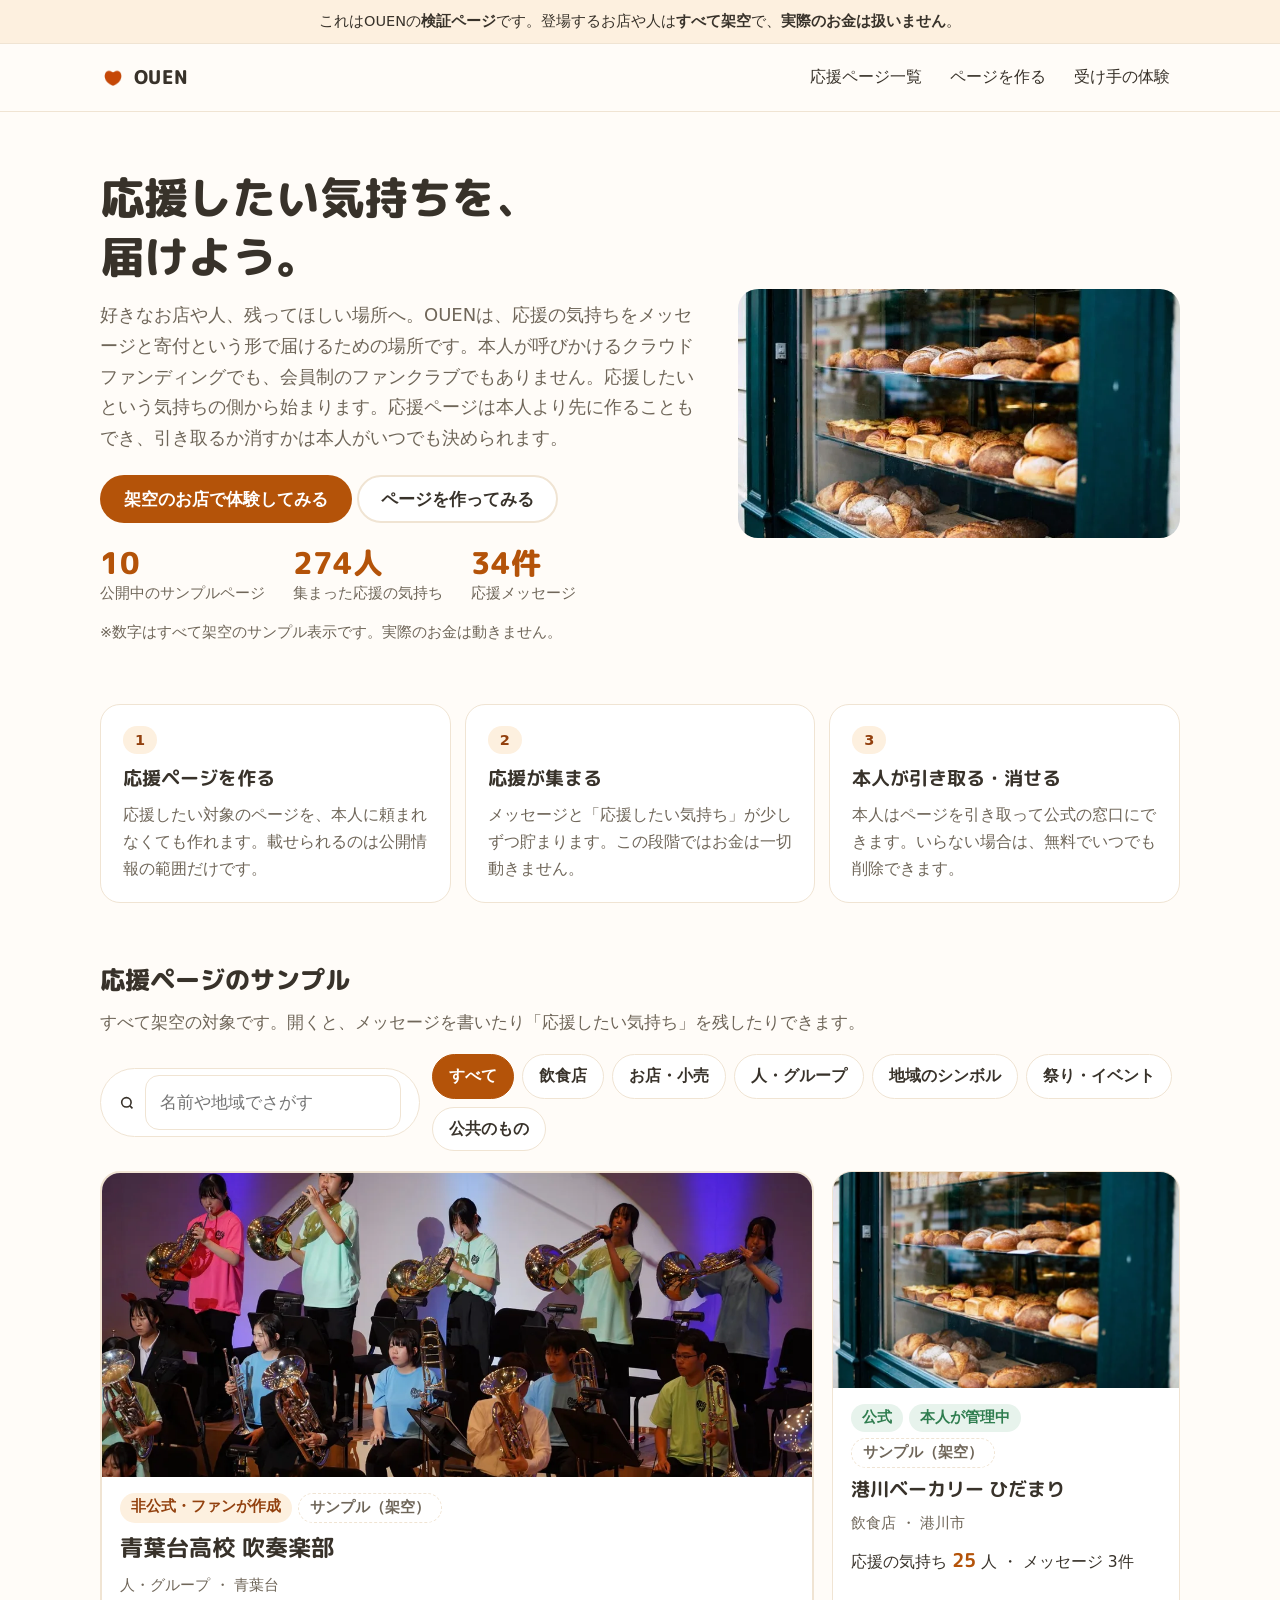
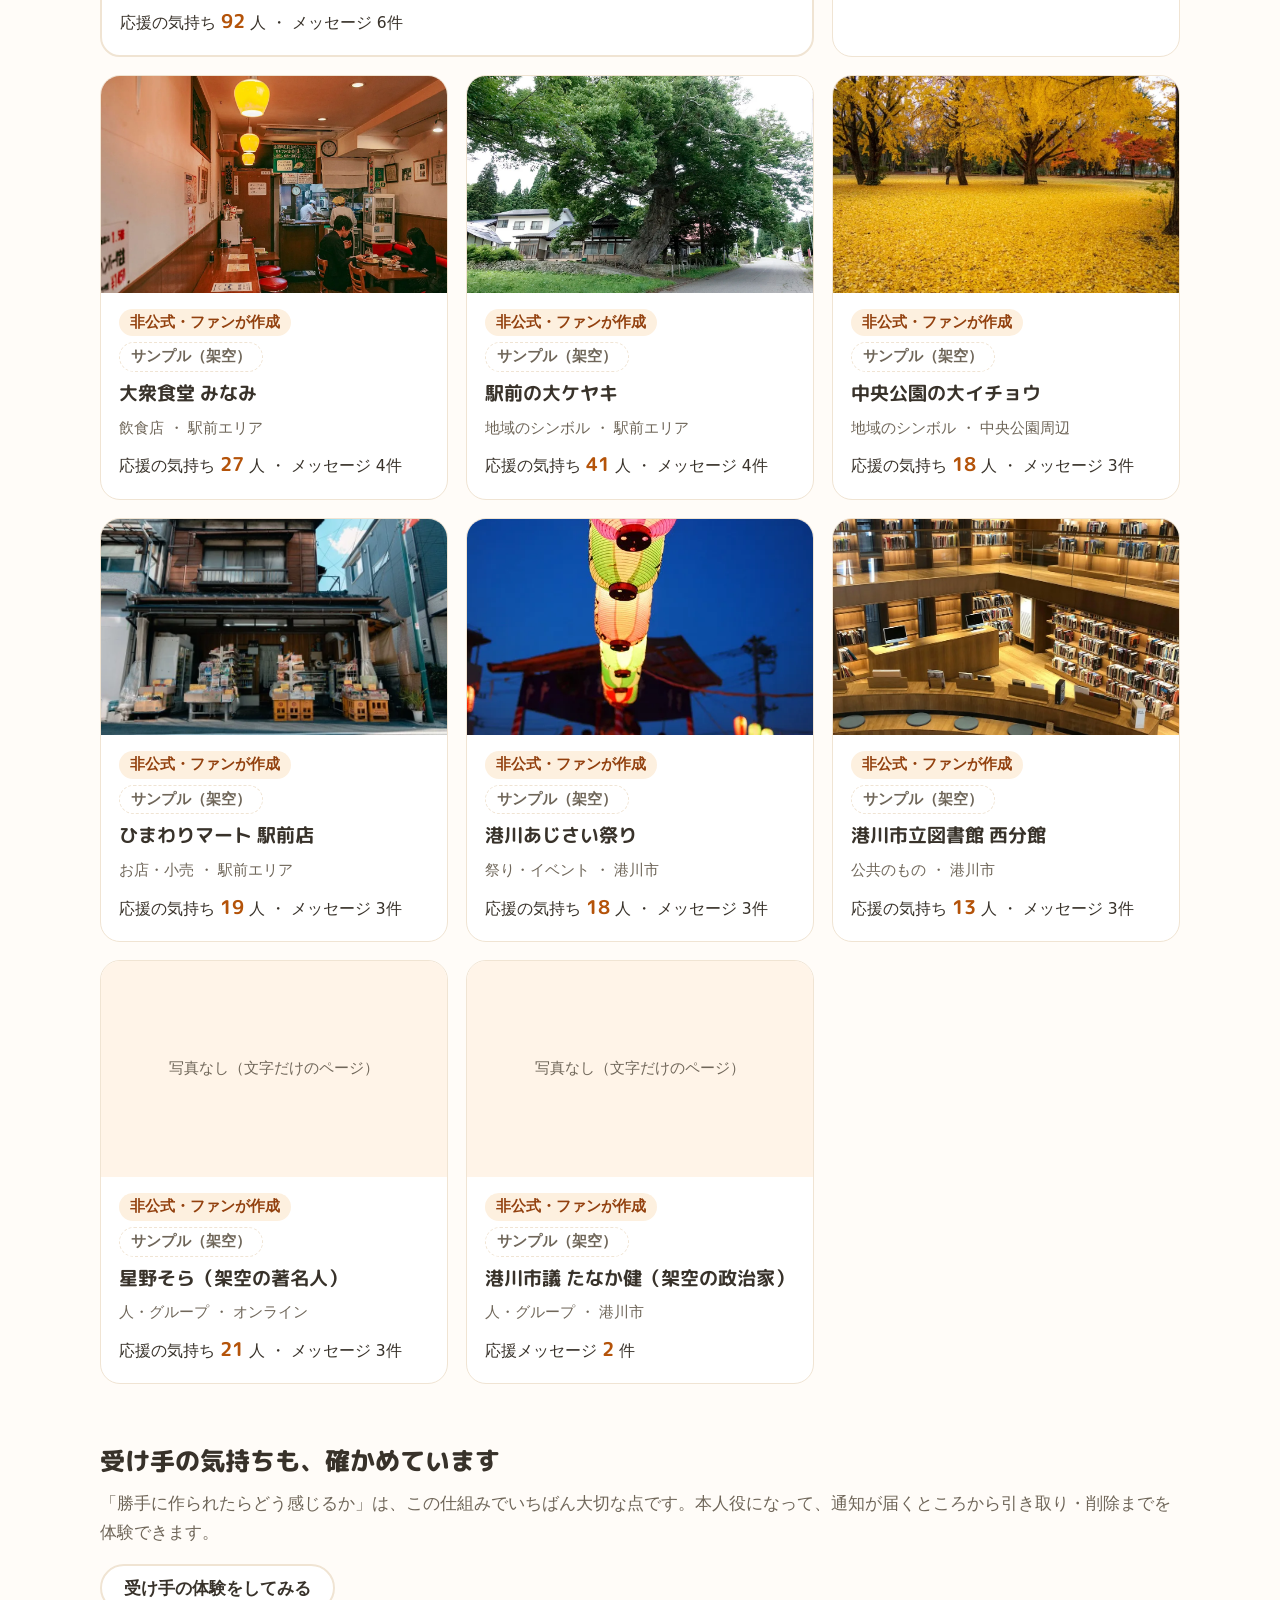
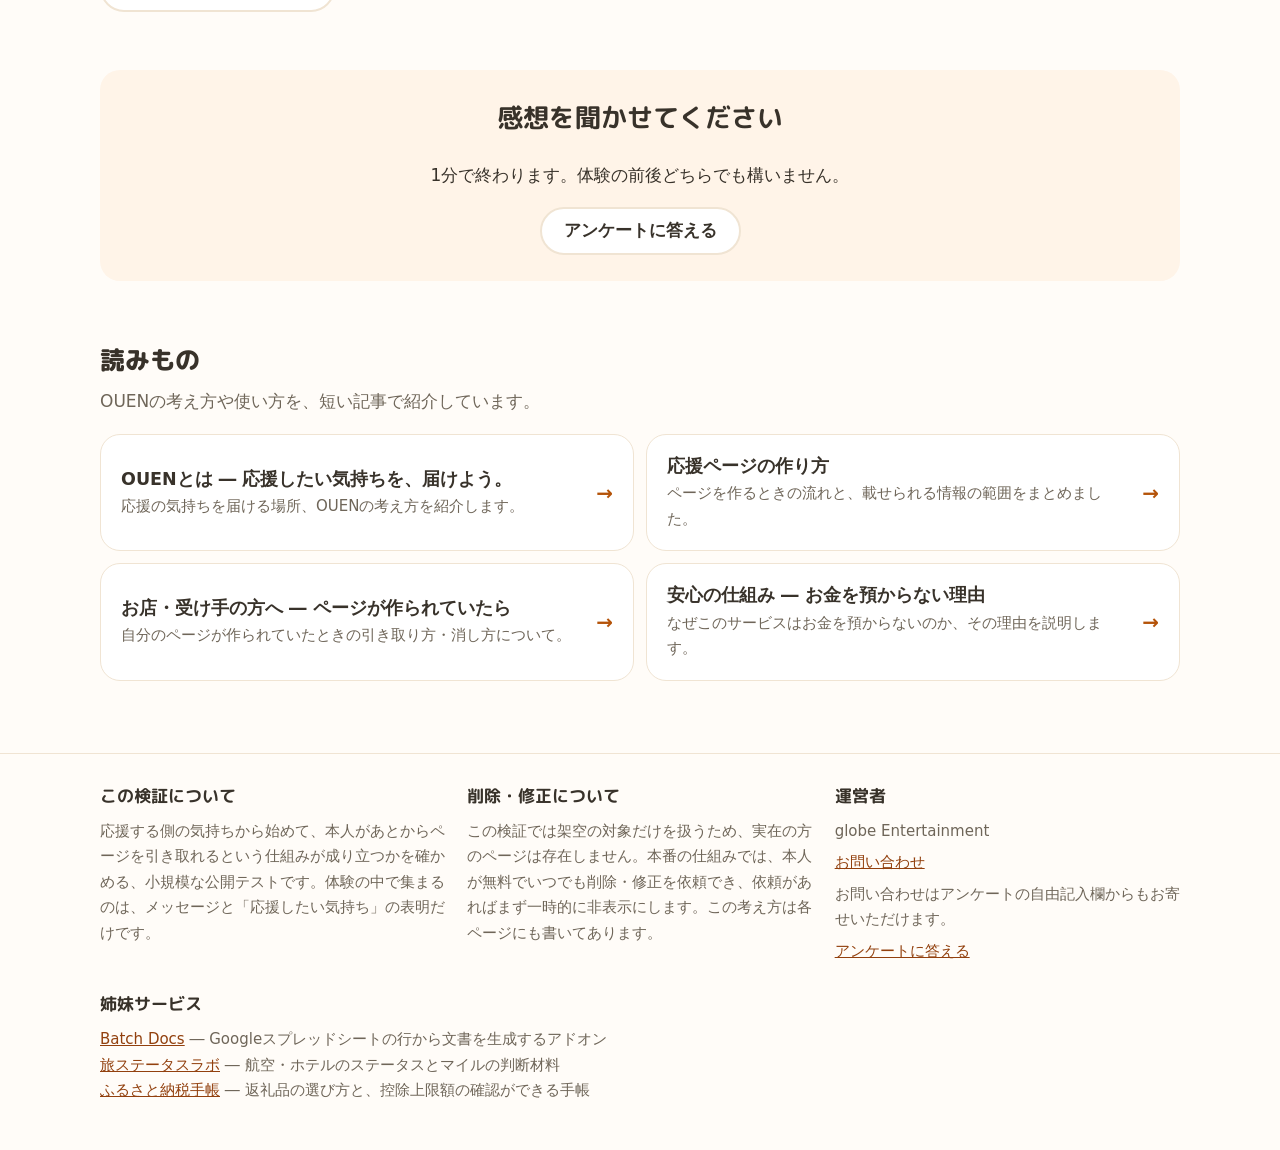
